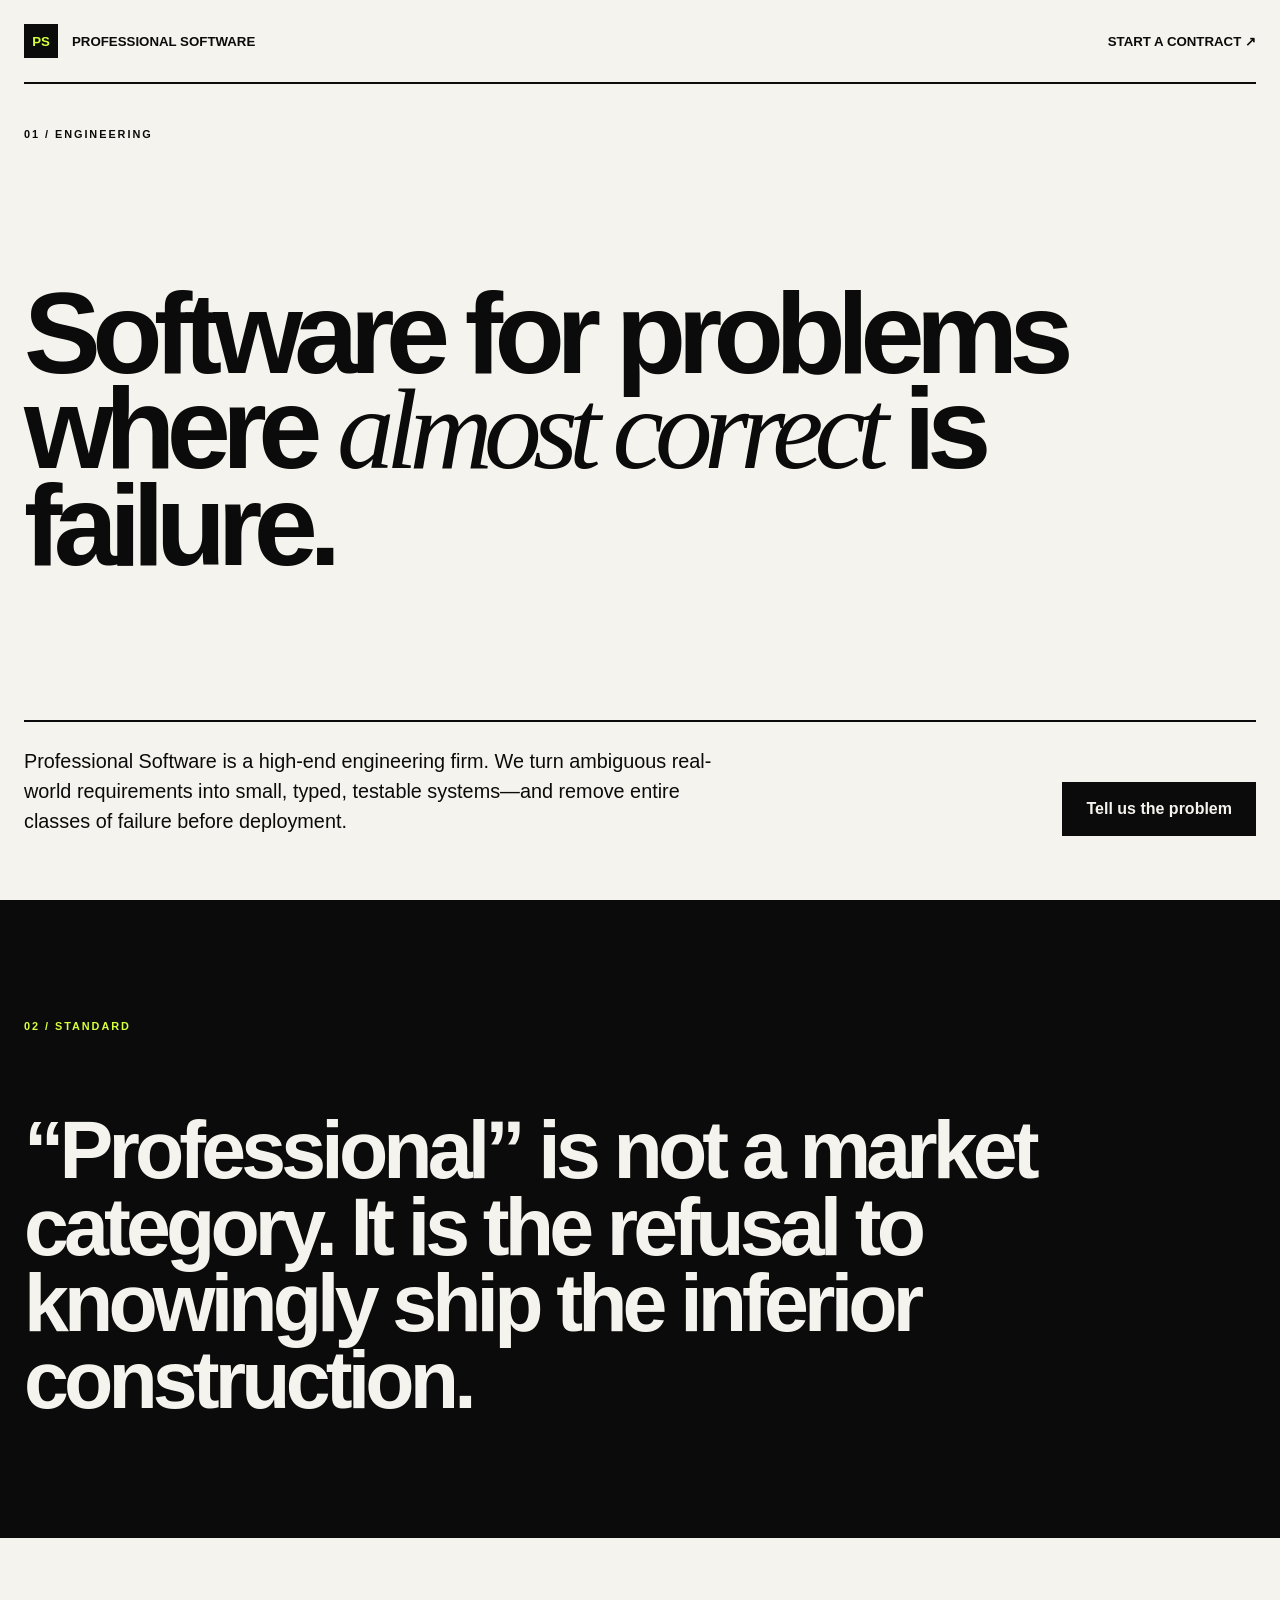
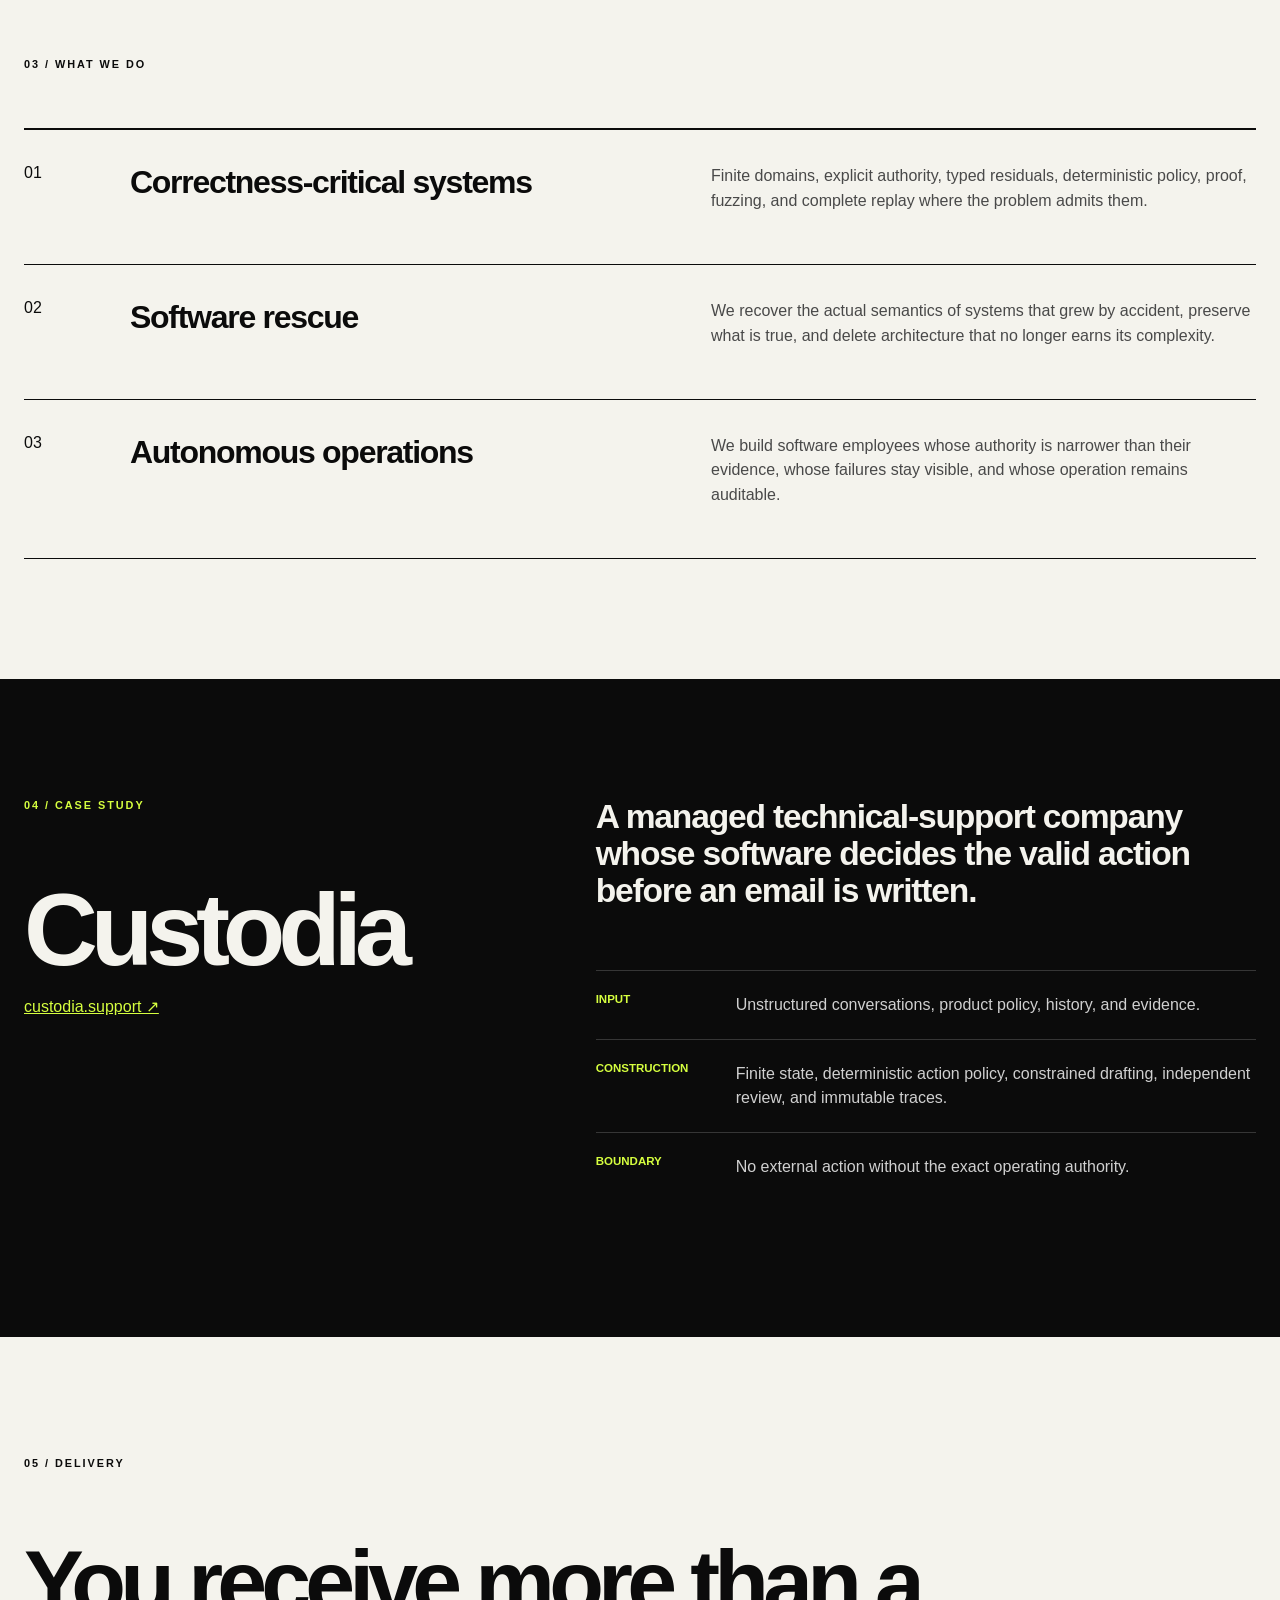
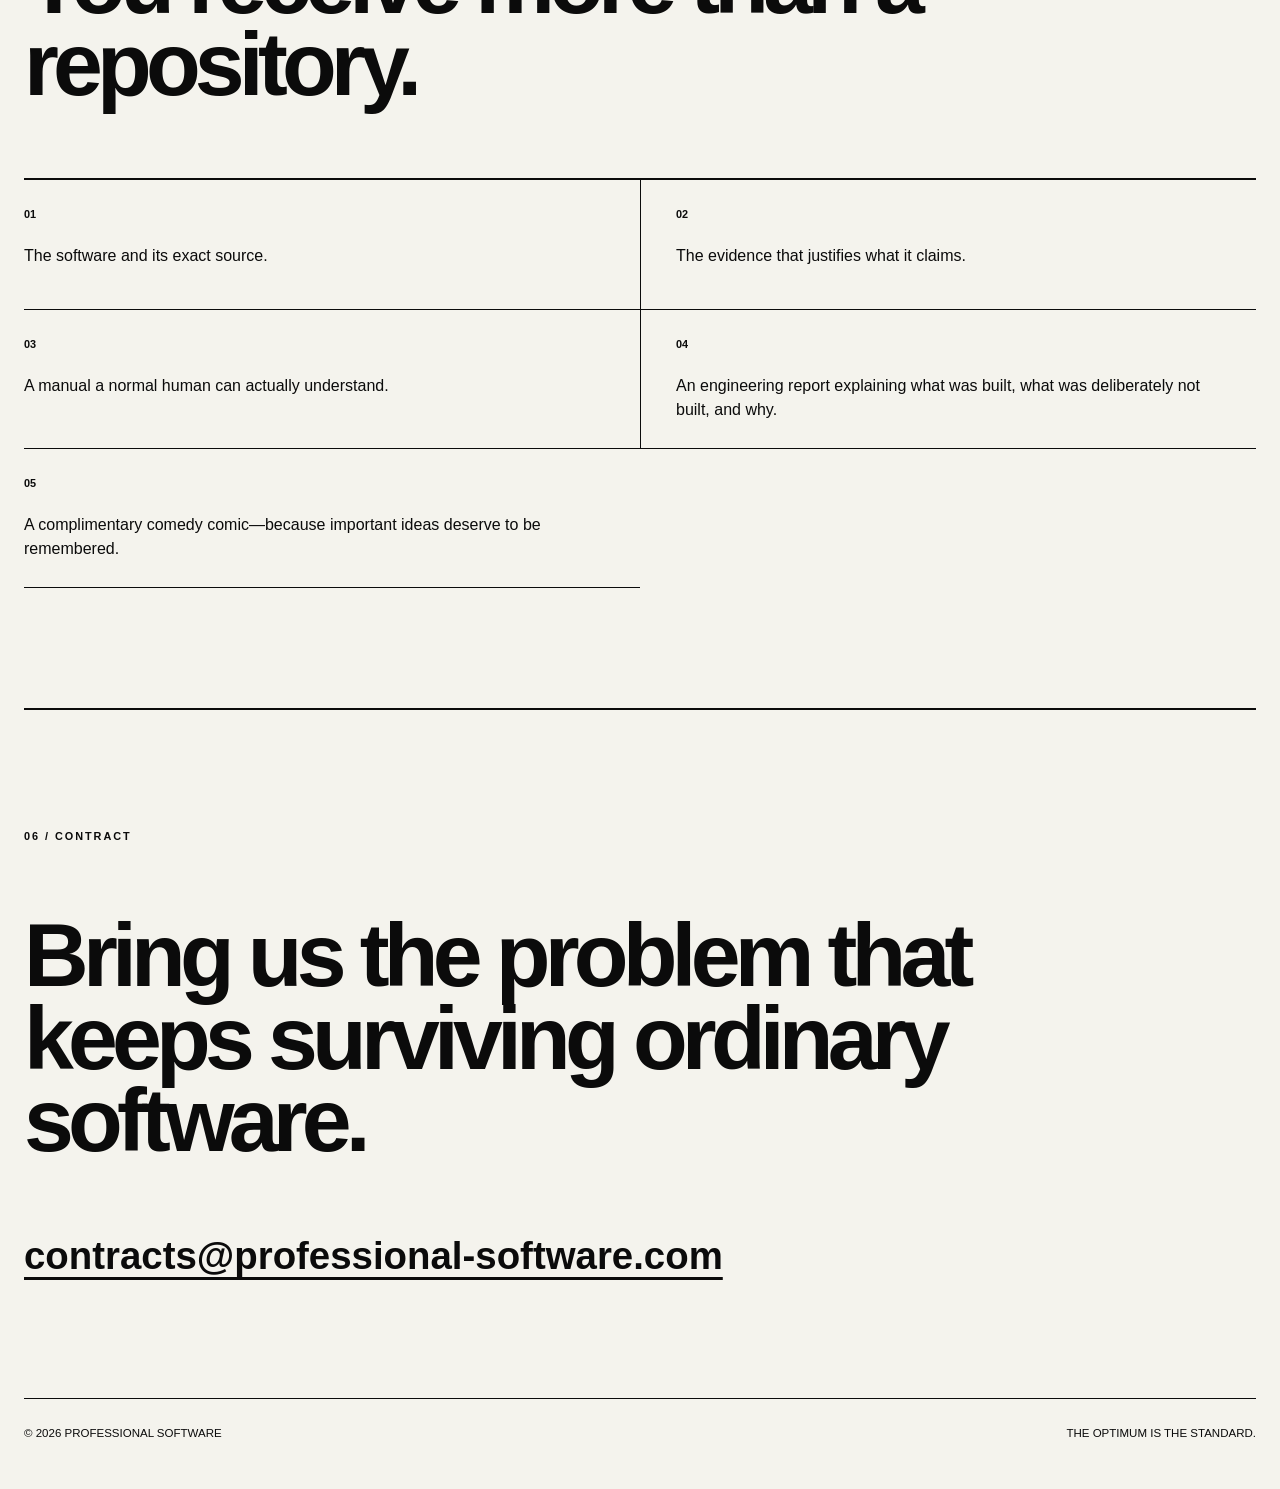
==== index.html @ a976cc7b "Publish company website" ====
<!doctype html>
<html lang="en">
<head>
  <meta charset="utf-8">
  <meta name="viewport" content="width=device-width, initial-scale=1">
  <meta name="description" content="Professional Software builds correctness-critical software systems with exceptional engineering discipline.">
  <meta name="theme-color" content="#0b0b0b">
  <title>Professional Software — The optimum is the standard</title>
  <link rel="stylesheet" href="./styles.css">
</head>
<body>
  <header class="nav frame">
    <a class="brand" href="#top"><span>PS</span> Professional Software</a>
    <a href="mailto:contracts@professional-software.com">Start a contract ↗</a>
  </header>

  <main id="top">
    <section class="hero frame">
      <div class="index">01 / ENGINEERING</div>
      <h1>Software for problems where <em>almost correct</em> is failure.</h1>
      <div class="hero-foot">
        <p>Professional Software is a high-end engineering firm. We turn ambiguous real-world requirements into small, typed, testable systems—and remove entire classes of failure before deployment.</p>
        <a class="button" href="mailto:contracts@professional-software.com?subject=Engineering%20contract">Tell us the problem</a>
      </div>
    </section>

    <section class="manifesto">
      <div class="frame">
        <p class="index inverse">02 / STANDARD</p>
        <blockquote>“Professional” is not a market category. It is the refusal to knowingly ship the inferior construction.</blockquote>
      </div>
    </section>

    <section class="services frame">
      <p class="index">03 / WHAT WE DO</p>
      <div class="service-list">
        <article><span>01</span><h2>Correctness-critical systems</h2><p>Finite domains, explicit authority, typed residuals, deterministic policy, proof, fuzzing, and complete replay where the problem admits them.</p></article>
        <article><span>02</span><h2>Software rescue</h2><p>We recover the actual semantics of systems that grew by accident, preserve what is true, and delete architecture that no longer earns its complexity.</p></article>
        <article><span>03</span><h2>Autonomous operations</h2><p>We build software employees whose authority is narrower than their evidence, whose failures stay visible, and whose operation remains auditable.</p></article>
      </div>
    </section>

    <section class="case">
      <div class="frame case-grid">
        <div>
          <p class="index inverse">04 / CASE STUDY</p>
          <h2>Custodia</h2>
          <a href="https://custodia.support">custodia.support ↗</a>
        </div>
        <div>
          <p class="case-lede">A managed technical-support company whose software decides the valid action before an email is written.</p>
          <dl>
            <div><dt>Input</dt><dd>Unstructured conversations, product policy, history, and evidence.</dd></div>
            <div><dt>Construction</dt><dd>Finite state, deterministic action policy, constrained drafting, independent review, and immutable traces.</dd></div>
            <div><dt>Boundary</dt><dd>No external action without the exact operating authority.</dd></div>
          </dl>
        </div>
      </div>
    </section>

    <section class="delivery frame">
      <p class="index">05 / DELIVERY</p>
      <h2>You receive more than a repository.</h2>
      <div class="delivery-grid">
        <p><b>01</b> The software and its exact source.</p>
        <p><b>02</b> The evidence that justifies what it claims.</p>
        <p><b>03</b> A manual a normal human can actually understand.</p>
        <p><b>04</b> An engineering report explaining what was built, what was deliberately not built, and why.</p>
        <p><b>05</b> A complimentary comedy comic—because important ideas deserve to be remembered.</p>
      </div>
    </section>

    <section class="contact frame">
      <p class="index">06 / CONTRACT</p>
      <h2>Bring us the problem that keeps surviving ordinary software.</h2>
      <a href="mailto:contracts@professional-software.com">contracts@professional-software.com</a>
    </section>
  </main>

  <footer class="frame"><span>© 2026 Professional Software</span><span>The optimum is the standard.</span></footer>
</body>
</html>
---- styles.css ----
:root { --black:#0b0b0b; --white:#f4f3ed; --acid:#d6ff3f; --gray:#aaa; --line:#363636; }
* { box-sizing:border-box; }
html { scroll-behavior:smooth; }
body { margin:0; background:var(--white); color:var(--black); font-family:Arial,Helvetica,sans-serif; }
.frame { width:min(1240px,calc(100% - 48px)); margin-inline:auto; }
.nav { height:84px; display:flex; align-items:center; justify-content:space-between; border-bottom:2px solid var(--black); font-size:.83rem; font-weight:700; text-transform:uppercase; }
.nav a { color:inherit; text-decoration:none; }
.brand { display:flex; gap:14px; align-items:center; }
.brand span { display:grid; width:34px; height:34px; place-items:center; background:var(--black); color:var(--acid); }
.hero { min-height:calc(100vh - 84px); padding:44px 0 64px; display:flex; flex-direction:column; justify-content:space-between; }
.index { font-size:.68rem; font-weight:700; letter-spacing:.18em; }
h1,h2,p,blockquote { margin-top:0; }
h1 { max-width:1150px; margin:72px 0; font-size:clamp(4rem,9vw,9.4rem); letter-spacing:-.075em; line-height:.83; }
h1 em { font-family:Georgia,serif; font-weight:400; }
.hero-foot { display:grid; grid-template-columns:1.5fr 1fr; gap:80px; align-items:end; border-top:2px solid var(--black); padding-top:24px; }
.hero-foot p { max-width:690px; margin:0; font-size:1.24rem; line-height:1.52; }
.button { justify-self:end; padding:18px 24px; background:var(--black); color:var(--white); text-decoration:none; font-weight:700; }
.manifesto,.case { padding:120px 0; background:var(--black); color:var(--white); }
.inverse { color:var(--acid); }
blockquote { max-width:1080px; margin:80px 0 0; font-size:clamp(2.8rem,6.3vw,6.8rem); font-weight:700; letter-spacing:-.06em; line-height:.95; }
.services,.delivery,.contact { padding:120px 0; }
.service-list { margin-top:58px; border-top:2px solid var(--black); }
.service-list article { display:grid; grid-template-columns:70px 1fr 1fr; gap:36px; padding:34px 0; border-bottom:1px solid var(--black); }
.service-list h2 { font-size:2rem; letter-spacing:-.04em; }
.service-list p { color:#494949; line-height:1.55; }
.case-grid { display:grid; grid-template-columns:1fr 1.4fr; gap:100px; }
.case h2 { margin:60px 0 8px; font-size:clamp(4rem,8vw,8rem); letter-spacing:-.07em; }
.case a { color:var(--acid); }
.case-lede { font-size:2.1rem; font-weight:700; letter-spacing:-.035em; line-height:1.1; }
dl { margin-top:60px; }
dl div { display:grid; grid-template-columns:110px 1fr; gap:30px; padding:22px 0; border-top:1px solid var(--line); }
dt { color:var(--acid); font-size:.72rem; font-weight:700; text-transform:uppercase; }
dd { margin:0; color:#d0d0d0; line-height:1.5; }
.delivery h2,.contact h2 { max-width:960px; margin:72px 0; font-size:clamp(3rem,7vw,7rem); letter-spacing:-.065em; line-height:.92; }
.delivery-grid { display:grid; grid-template-columns:1fr 1fr; border-top:2px solid var(--black); }
.delivery-grid p { min-height:130px; margin:0; padding:26px 35px 26px 0; border-bottom:1px solid var(--black); line-height:1.5; }
.delivery-grid p:nth-child(even) { padding-left:35px; border-left:1px solid var(--black); }
.delivery-grid b { display:block; margin-bottom:22px; font-size:.68rem; }
.contact { border-top:2px solid var(--black); }
.contact a { color:inherit; font-size:clamp(1.1rem,3vw,2.6rem); font-weight:700; text-underline-offset:8px; }
footer { display:flex; justify-content:space-between; padding:28px 0 50px; border-top:1px solid var(--black); font-size:.72rem; text-transform:uppercase; }
@media (max-width:760px) {
  .frame { width:min(100% - 30px,1240px); } .nav { font-size:.65rem; }
  .hero { min-height:760px; } .hero-foot,.case-grid { grid-template-columns:1fr; gap:30px; } .button { justify-self:start; }
  .manifesto,.case,.services,.delivery,.contact { padding:80px 0; }
  .service-list article { grid-template-columns:38px 1fr; } .service-list article p { grid-column:2; }
  .delivery-grid { grid-template-columns:1fr; } .delivery-grid p:nth-child(even) { padding-left:0; border-left:0; }
  footer { gap:10px; flex-direction:column; }
}
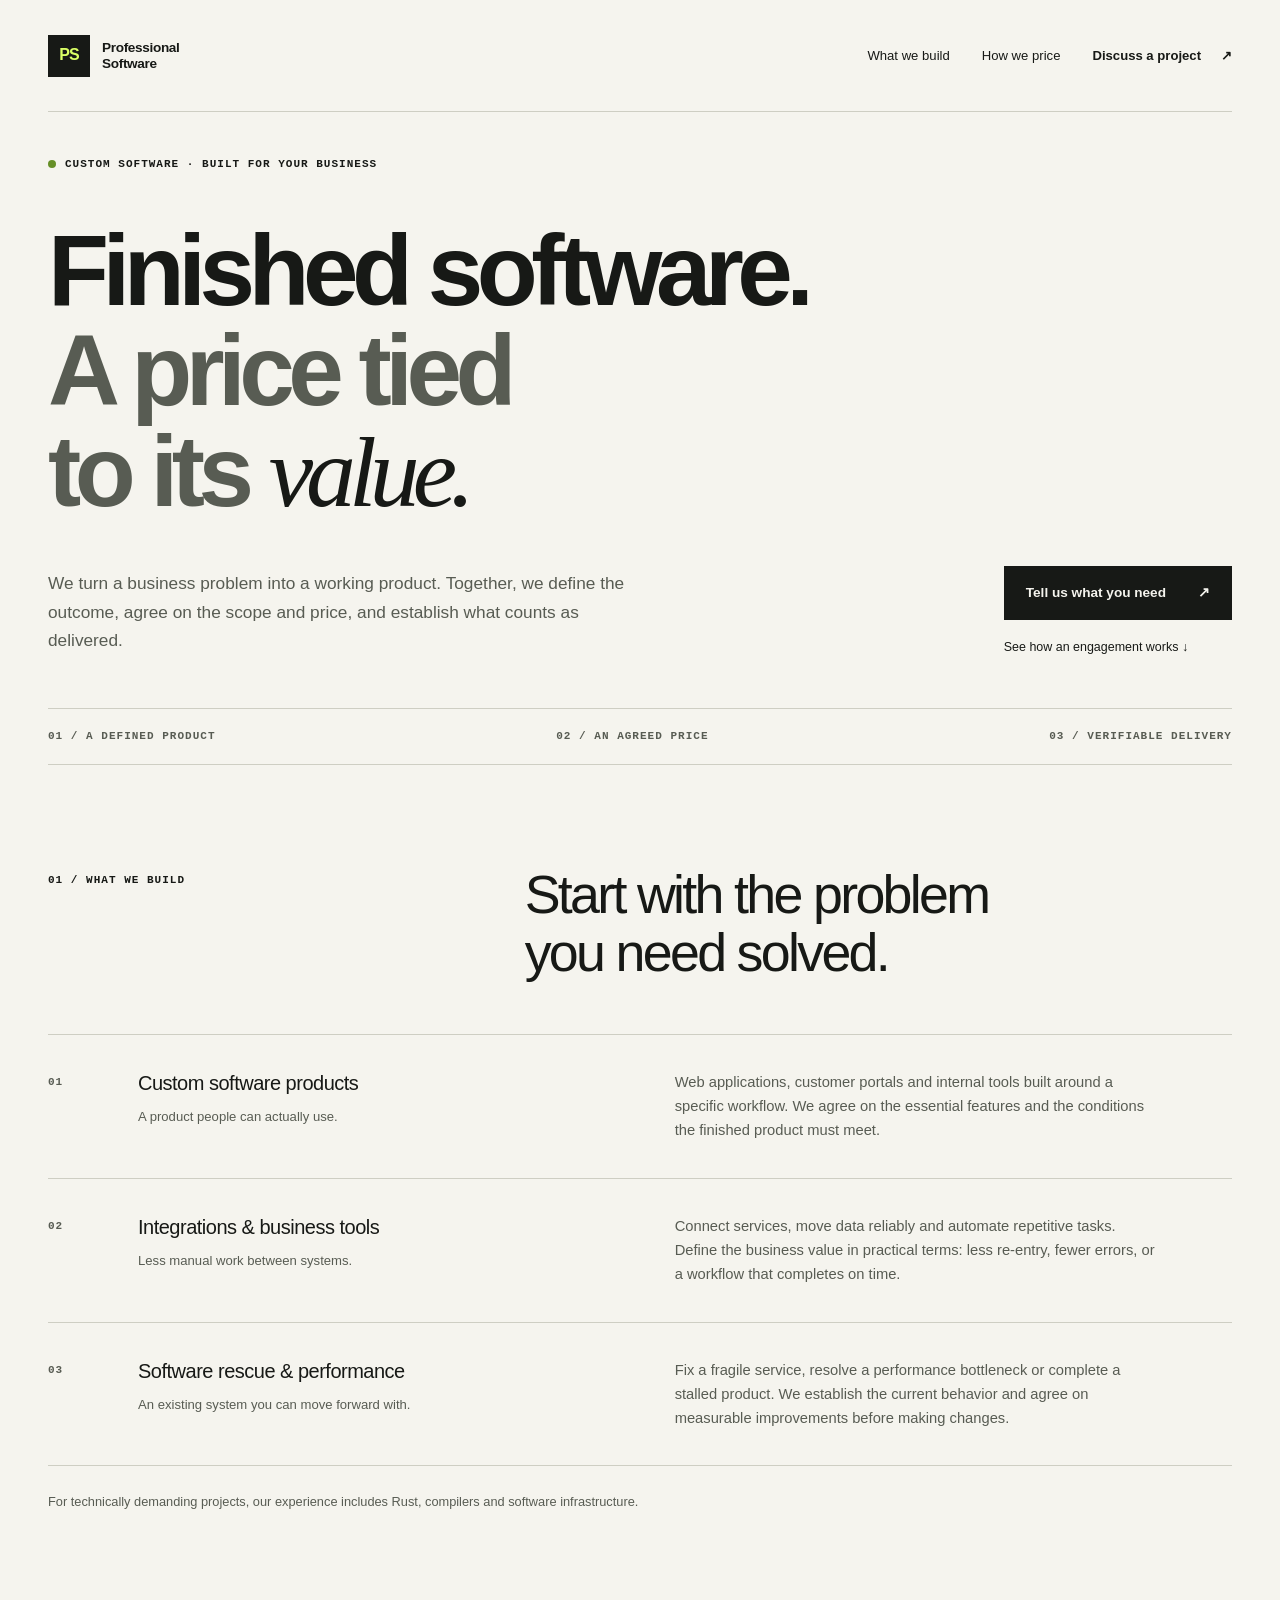
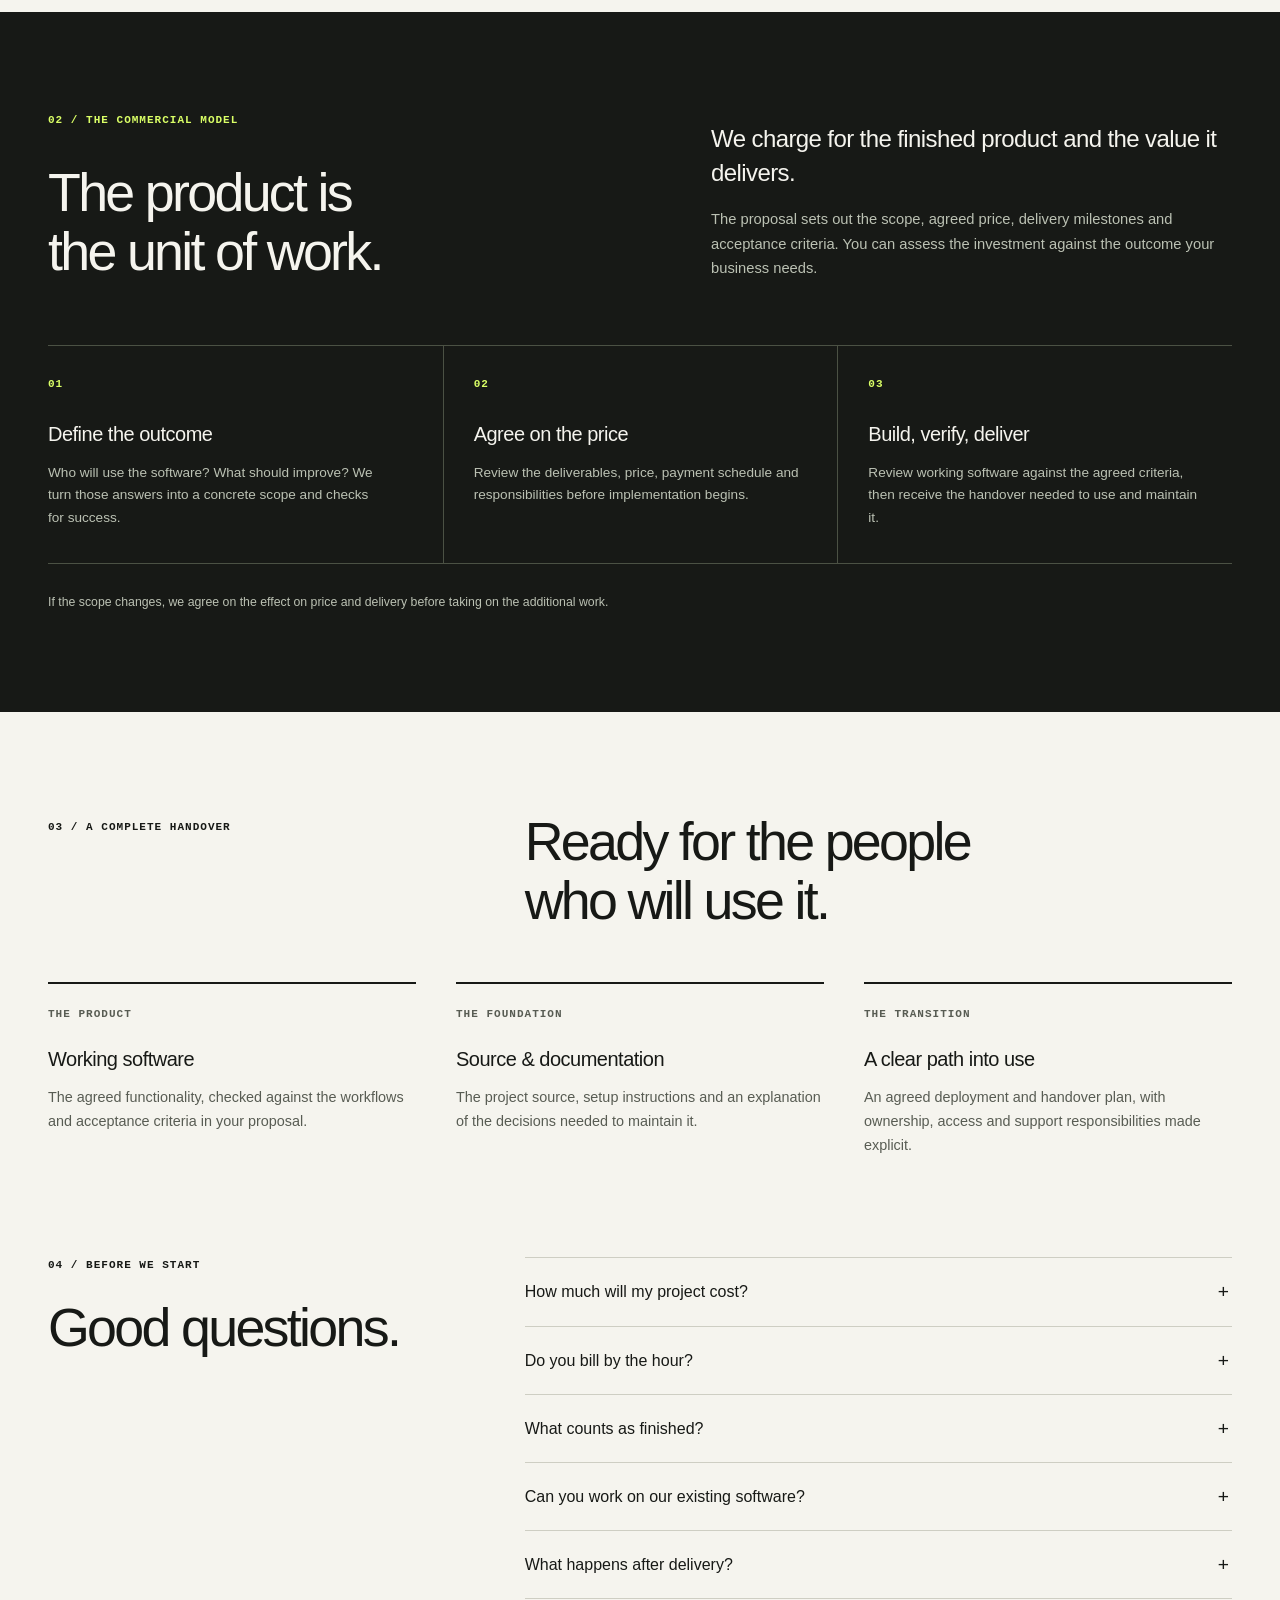
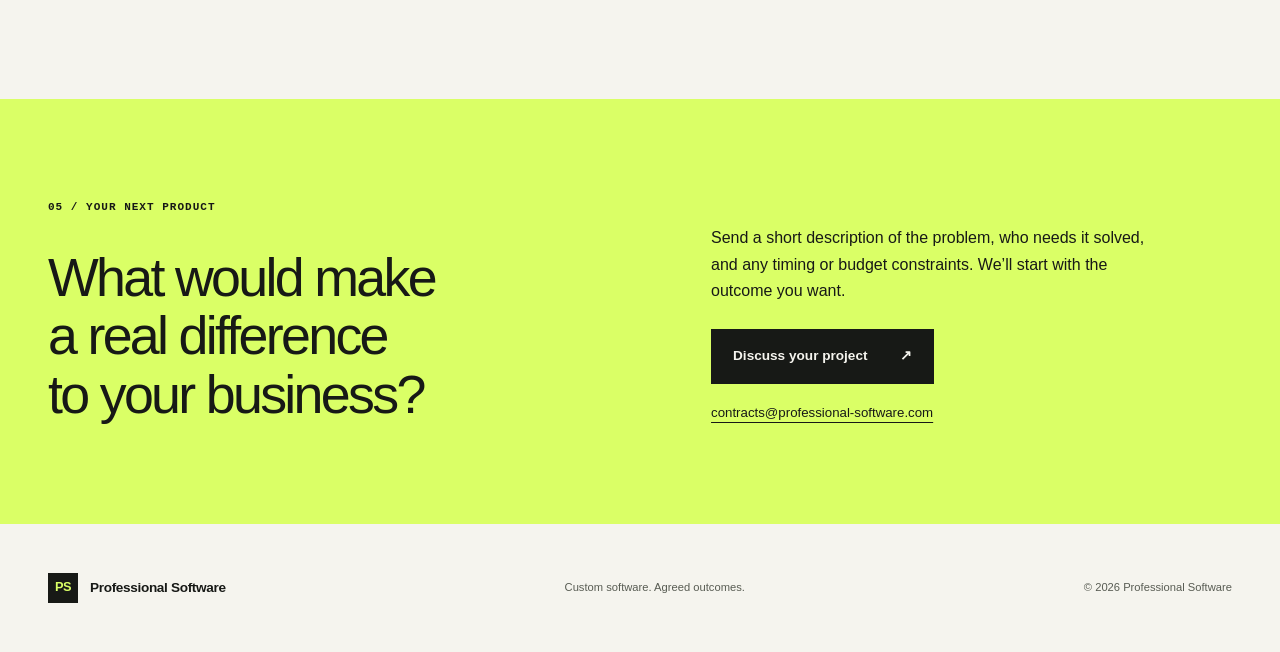
==== commit eb0807bd: "Clarify product pricing and improve website readiness" ====
--- a/index.html
+++ b/index.html
@@ -3,80 +3,80 @@
 <head>
   <meta charset="utf-8">
   <meta name="viewport" content="width=device-width, initial-scale=1">
-  <meta name="description" content="Professional Software builds correctness-critical software systems with exceptional engineering discipline.">
-  <meta name="theme-color" content="#0b0b0b">
-  <title>Professional Software — The optimum is the standard</title>
-  <link rel="stylesheet" href="./styles.css">
+  <title>Custom Software, Priced by Outcome | Professional Software</title>
+  <meta name="description" content="Custom software priced around the finished product and the value it delivers. Products, integrations and software rescue with agreed scope and acceptance criteria.">
+  <meta name="theme-color" content="#f5f4ee">
+  <link rel="canonical" href="https://professional-software.com/">
+  <link rel="icon" href="/favicon.svg" type="image/svg+xml">
+  <link rel="stylesheet" href="/styles.css">
+  <meta property="og:type" content="website">
+  <meta property="og:locale" content="en_US">
+  <meta property="og:site_name" content="Professional Software">
+  <meta property="og:title" content="Finished software. A price tied to its value.">
+  <meta property="og:description" content="Custom products, integrations and software rescue. Agree on the outcome, the price and what counts as delivered.">
+  <meta property="og:url" content="https://professional-software.com/">
+  <meta name="twitter:card" content="summary">
+  <meta name="twitter:title" content="Professional Software — Custom software, priced by outcome">
+  <meta name="twitter:description" content="Finished products. Agreed scope and price. Delivery you can verify.">
+  <script type="application/ld+json">
+  {"@context":"https://schema.org","@type":"Organization","name":"Professional Software","url":"https://professional-software.com/","email":"contracts@professional-software.com","description":"Custom software development priced around finished products and delivered value.","knowsAbout":["Custom software development","Software integration","Rust","Compilers","Software maintenance"]}
+  </script>
 </head>
 <body>
+  <a class="skip-link" href="#main">Skip to content</a>
   <header class="nav frame">
-    <a class="brand" href="#top"><span>PS</span> Professional Software</a>
-    <a href="mailto:contracts@professional-software.com">Start a contract ↗</a>
+    <a class="brand" href="/" aria-label="Professional Software home"><span class="monogram" aria-hidden="true">PS</span><span>Professional<br>Software</span></a>
+    <nav aria-label="Main navigation"><a class="nav-detail" href="#work">What we build</a><a class="nav-detail" href="#pricing">How we price</a><a class="nav-contact" href="#contact">Discuss a project <span aria-hidden="true">↗</span></a></nav>
   </header>
-
-  <main id="top">
-    <section class="hero frame">
-      <div class="index">01 / ENGINEERING</div>
-      <h1>Software for problems where <em>almost correct</em> is failure.</h1>
-      <div class="hero-foot">
-        <p>Professional Software is a high-end engineering firm. We turn ambiguous real-world requirements into small, typed, testable systems—and remove entire classes of failure before deployment.</p>
-        <a class="button" href="mailto:contracts@professional-software.com?subject=Engineering%20contract">Tell us the problem</a>
+  <main id="main">
+    <section class="hero frame" aria-labelledby="hero-title">
+      <p class="eyebrow"><span class="status-dot" aria-hidden="true"></span> Custom software · Built for your business</p>
+      <h1 id="hero-title">Finished software.<br><span>A price tied<br class="desktop-break"> to its <em>value.</em></span></h1>
+      <div class="hero-bottom"><p class="hero-description">We turn a business problem into a working product. Together, we define the outcome, agree on the scope and price, and establish what counts as delivered.</p><div class="hero-actions"><a class="button" href="#contact">Tell us what you need <span aria-hidden="true">↗</span></a><a class="text-link" href="#pricing">See how an engagement works <span aria-hidden="true">↓</span></a></div></div>
+      <div class="hero-facts" aria-label="Engagement essentials"><span>01 / A defined product</span><span>02 / An agreed price</span><span>03 / Verifiable delivery</span></div>
+    </section>
+    <section id="work" class="section frame" aria-labelledby="work-title">
+      <div class="section-heading"><p class="eyebrow">01 / What we build</p><h2 id="work-title">Start with the problem<br>you need solved.</h2></div>
+      <div class="service-list">
+        <article><span class="row-number" aria-hidden="true">01</span><div><h3>Custom software products</h3><p class="service-label">A product people can actually use.</p></div><p>Web applications, customer portals and internal tools built around a specific workflow. We agree on the essential features and the conditions the finished product must meet.</p></article>
+        <article><span class="row-number" aria-hidden="true">02</span><div><h3>Integrations &amp; business tools</h3><p class="service-label">Less manual work between systems.</p></div><p>Connect services, move data reliably and automate repetitive tasks. Define the business value in practical terms: less re-entry, fewer errors, or a workflow that completes on time.</p></article>
+        <article><span class="row-number" aria-hidden="true">03</span><div><h3>Software rescue &amp; performance</h3><p class="service-label">An existing system you can move forward with.</p></div><p>Fix a fragile service, resolve a performance bottleneck or complete a stalled product. We establish the current behavior and agree on measurable improvements before making changes.</p></article>
+      </div>
+      <p class="technical-note">For technically demanding projects, our experience includes Rust, compilers and software infrastructure.</p>
+    </section>
+    <section id="pricing" class="pricing section" aria-labelledby="pricing-title">
+      <div class="frame">
+        <div class="pricing-top"><div><p class="eyebrow">02 / The commercial model</p><h2 id="pricing-title">The product is<br>the unit of work.</h2></div><div class="pricing-description"><p>We charge for the finished product and the value it delivers.</p><p>The proposal sets out the scope, agreed price, delivery milestones and acceptance criteria. You can assess the investment against the outcome your business needs.</p></div></div>
+        <ol class="process">
+          <li><span class="step-number" aria-hidden="true">01</span><h3>Define the outcome</h3><p>Who will use the software? What should improve? We turn those answers into a concrete scope and checks for success.</p></li>
+          <li><span class="step-number" aria-hidden="true">02</span><h3>Agree on the price</h3><p>Review the deliverables, price, payment schedule and responsibilities before implementation begins.</p></li>
+          <li><span class="step-number" aria-hidden="true">03</span><h3>Build, verify, deliver</h3><p>Review working software against the agreed criteria, then receive the handover needed to use and maintain it.</p></li>
+        </ol>
+        <p class="pricing-note">If the scope changes, we agree on the effect on price and delivery before taking on the additional work.</p>
       </div>
     </section>
-
-    <section class="manifesto">
-      <div class="frame">
-        <p class="index inverse">02 / STANDARD</p>
-        <blockquote>“Professional” is not a market category. It is the refusal to knowingly ship the inferior construction.</blockquote>
+    <section id="delivery" class="section frame delivery" aria-labelledby="delivery-title">
+      <div class="section-heading"><p class="eyebrow">03 / A complete handover</p><h2 id="delivery-title">Ready for the people<br>who will use it.</h2></div>
+      <div class="handover-grid">
+        <article><span class="small-label">The product</span><h3>Working software</h3><p>The agreed functionality, checked against the workflows and acceptance criteria in your proposal.</p></article>
+        <article><span class="small-label">The foundation</span><h3>Source &amp; documentation</h3><p>The project source, setup instructions and an explanation of the decisions needed to maintain it.</p></article>
+        <article><span class="small-label">The transition</span><h3>A clear path into use</h3><p>An agreed deployment and handover plan, with ownership, access and support responsibilities made explicit.</p></article>
       </div>
     </section>
-
-    <section class="services frame">
-      <p class="index">03 / WHAT WE DO</p>
-      <div class="service-list">
-        <article><span>01</span><h2>Correctness-critical systems</h2><p>Finite domains, explicit authority, typed residuals, deterministic policy, proof, fuzzing, and complete replay where the problem admits them.</p></article>
-        <article><span>02</span><h2>Software rescue</h2><p>We recover the actual semantics of systems that grew by accident, preserve what is true, and delete architecture that no longer earns its complexity.</p></article>
-        <article><span>03</span><h2>Autonomous operations</h2><p>We build software employees whose authority is narrower than their evidence, whose failures stay visible, and whose operation remains auditable.</p></article>
+    <section class="section frame faq" aria-labelledby="faq-title">
+      <div><p class="eyebrow">04 / Before we start</p><h2 id="faq-title">Good questions.</h2></div>
+      <div class="faq-list">
+        <details><summary>How much will my project cost?</summary><p>Each proposal is priced around the finished product, its scope and the value of solving the problem. Tell us who the software is for, what it needs to do and any budget or timing constraints. We can then discuss a concrete scope and price.</p></details>
+        <details><summary>Do you bill by the hour?</summary><p>Our commercial model is based on the agreed product and delivered value. The proposal defines the price and payment schedule for that scope.</p></details>
+        <details><summary>What counts as finished?</summary><p>We agree on acceptance criteria before implementation. These describe what the software must do and how you will verify it, along with the documentation and handover included in the delivery.</p></details>
+        <details><summary>Can you work on our existing software?</summary><p>Yes. We first review the existing system and the problem you want to solve, then define a bounded piece of work with clear acceptance criteria.</p></details>
+        <details><summary>What happens after delivery?</summary><p>We agree on the handover and any included support in the contract. Ongoing maintenance and future improvements can be scoped separately.</p></details>
       </div>
     </section>
-
-    <section class="case">
-      <div class="frame case-grid">
-        <div>
-          <p class="index inverse">04 / CASE STUDY</p>
-          <h2>Custodia</h2>
-          <a href="https://custodia.support">custodia.support ↗</a>
-        </div>
-        <div>
-          <p class="case-lede">A managed technical-support company whose software decides the valid action before an email is written.</p>
-          <dl>
-            <div><dt>Input</dt><dd>Unstructured conversations, product policy, history, and evidence.</dd></div>
-            <div><dt>Construction</dt><dd>Finite state, deterministic action policy, constrained drafting, independent review, and immutable traces.</dd></div>
-            <div><dt>Boundary</dt><dd>No external action without the exact operating authority.</dd></div>
-          </dl>
-        </div>
-      </div>
-    </section>
-
-    <section class="delivery frame">
-      <p class="index">05 / DELIVERY</p>
-      <h2>You receive more than a repository.</h2>
-      <div class="delivery-grid">
-        <p><b>01</b> The software and its exact source.</p>
-        <p><b>02</b> The evidence that justifies what it claims.</p>
-        <p><b>03</b> A manual a normal human can actually understand.</p>
-        <p><b>04</b> An engineering report explaining what was built, what was deliberately not built, and why.</p>
-        <p><b>05</b> A complimentary comedy comic—because important ideas deserve to be remembered.</p>
-      </div>
-    </section>
-
-    <section class="contact frame">
-      <p class="index">06 / CONTRACT</p>
-      <h2>Bring us the problem that keeps surviving ordinary software.</h2>
-      <a href="mailto:contracts@professional-software.com">contracts@professional-software.com</a>
+    <section id="contact" class="contact section" aria-labelledby="contact-title">
+      <div class="frame contact-grid"><div><p class="eyebrow">05 / Your next product</p><h2 id="contact-title">What would make<br>a real difference<br>to your business?</h2></div><div class="contact-detail"><p>Send a short description of the problem, who needs it solved, and any timing or budget constraints. We’ll start with the outcome you want.</p><a class="button" href="mailto:contracts@professional-software.com?subject=Project%20enquiry">Discuss your project <span aria-hidden="true">↗</span></a><a class="email-link" href="mailto:contracts@professional-software.com">contracts@professional-software.com</a></div></div>
     </section>
   </main>
-
-  <footer class="frame"><span>© 2026 Professional Software</span><span>The optimum is the standard.</span></footer>
+  <footer class="frame"><a class="brand" href="/"><span class="monogram" aria-hidden="true">PS</span><span>Professional Software</span></a><p>Custom software. Agreed outcomes.</p><span>© 2026 Professional Software</span></footer>
 </body>
 </html>
--- a/styles.css
+++ b/styles.css
@@ -1,49 +1,86 @@
-:root { --black:#0b0b0b; --white:#f4f3ed; --acid:#d6ff3f; --gray:#aaa; --line:#363636; }
-* { box-sizing:border-box; }
-html { scroll-behavior:smooth; }
-body { margin:0; background:var(--white); color:var(--black); font-family:Arial,Helvetica,sans-serif; }
-.frame { width:min(1240px,calc(100% - 48px)); margin-inline:auto; }
-.nav { height:84px; display:flex; align-items:center; justify-content:space-between; border-bottom:2px solid var(--black); font-size:.83rem; font-weight:700; text-transform:uppercase; }
-.nav a { color:inherit; text-decoration:none; }
-.brand { display:flex; gap:14px; align-items:center; }
-.brand span { display:grid; width:34px; height:34px; place-items:center; background:var(--black); color:var(--acid); }
-.hero { min-height:calc(100vh - 84px); padding:44px 0 64px; display:flex; flex-direction:column; justify-content:space-between; }
-.index { font-size:.68rem; font-weight:700; letter-spacing:.18em; }
-h1,h2,p,blockquote { margin-top:0; }
-h1 { max-width:1150px; margin:72px 0; font-size:clamp(4rem,9vw,9.4rem); letter-spacing:-.075em; line-height:.83; }
-h1 em { font-family:Georgia,serif; font-weight:400; }
-.hero-foot { display:grid; grid-template-columns:1.5fr 1fr; gap:80px; align-items:end; border-top:2px solid var(--black); padding-top:24px; }
-.hero-foot p { max-width:690px; margin:0; font-size:1.24rem; line-height:1.52; }
-.button { justify-self:end; padding:18px 24px; background:var(--black); color:var(--white); text-decoration:none; font-weight:700; }
-.manifesto,.case { padding:120px 0; background:var(--black); color:var(--white); }
-.inverse { color:var(--acid); }
-blockquote { max-width:1080px; margin:80px 0 0; font-size:clamp(2.8rem,6.3vw,6.8rem); font-weight:700; letter-spacing:-.06em; line-height:.95; }
-.services,.delivery,.contact { padding:120px 0; }
-.service-list { margin-top:58px; border-top:2px solid var(--black); }
-.service-list article { display:grid; grid-template-columns:70px 1fr 1fr; gap:36px; padding:34px 0; border-bottom:1px solid var(--black); }
-.service-list h2 { font-size:2rem; letter-spacing:-.04em; }
-.service-list p { color:#494949; line-height:1.55; }
-.case-grid { display:grid; grid-template-columns:1fr 1.4fr; gap:100px; }
-.case h2 { margin:60px 0 8px; font-size:clamp(4rem,8vw,8rem); letter-spacing:-.07em; }
-.case a { color:var(--acid); }
-.case-lede { font-size:2.1rem; font-weight:700; letter-spacing:-.035em; line-height:1.1; }
-dl { margin-top:60px; }
-dl div { display:grid; grid-template-columns:110px 1fr; gap:30px; padding:22px 0; border-top:1px solid var(--line); }
-dt { color:var(--acid); font-size:.72rem; font-weight:700; text-transform:uppercase; }
-dd { margin:0; color:#d0d0d0; line-height:1.5; }
-.delivery h2,.contact h2 { max-width:960px; margin:72px 0; font-size:clamp(3rem,7vw,7rem); letter-spacing:-.065em; line-height:.92; }
-.delivery-grid { display:grid; grid-template-columns:1fr 1fr; border-top:2px solid var(--black); }
-.delivery-grid p { min-height:130px; margin:0; padding:26px 35px 26px 0; border-bottom:1px solid var(--black); line-height:1.5; }
-.delivery-grid p:nth-child(even) { padding-left:35px; border-left:1px solid var(--black); }
-.delivery-grid b { display:block; margin-bottom:22px; font-size:.68rem; }
-.contact { border-top:2px solid var(--black); }
-.contact a { color:inherit; font-size:clamp(1.1rem,3vw,2.6rem); font-weight:700; text-underline-offset:8px; }
-footer { display:flex; justify-content:space-between; padding:28px 0 50px; border-top:1px solid var(--black); font-size:.72rem; text-transform:uppercase; }
-@media (max-width:760px) {
-  .frame { width:min(100% - 30px,1240px); } .nav { font-size:.65rem; }
-  .hero { min-height:760px; } .hero-foot,.case-grid { grid-template-columns:1fr; gap:30px; } .button { justify-self:start; }
-  .manifesto,.case,.services,.delivery,.contact { padding:80px 0; }
-  .service-list article { grid-template-columns:38px 1fr; } .service-list article p { grid-column:2; }
-  .delivery-grid { grid-template-columns:1fr; } .delivery-grid p:nth-child(even) { padding-left:0; border-left:0; }
-  footer { gap:10px; flex-direction:column; }
-}
+@charset "UTF-8";
+:root{--ink:#171916;--paper:#f5f4ee;--accent:#daff66;--muted:#585c53;--line:#cecec3;--dark-line:#4b5144;--display:Arial,Helvetica,sans-serif;color-scheme:light}
+*{box-sizing:border-box}
+html{scroll-behavior:smooth;scroll-padding-top:24px}
+body{margin:0;background:var(--paper);color:var(--ink);font:1rem/1.65 var(--display);-webkit-font-smoothing:antialiased}
+::selection{background:var(--accent);color:var(--ink)}
+a{color:inherit;text-underline-offset:5px}
+a,summary{-webkit-tap-highlight-color:transparent}
+:focus-visible{outline:3px solid #417400;outline-offset:6px}
+.pricing :focus-visible{outline-color:var(--accent)}
+h1,h2,h3,p{margin:0}
+h1,h2,h3{line-height:1.06}
+.frame{width:min(1240px,calc(100% - 96px));margin-inline:auto}
+.skip-link{position:absolute;z-index:10;left:16px;top:-100px;background:var(--ink);color:white;padding:12px 20px}
+.skip-link:focus{top:16px}
+.nav{min-height:112px;display:flex;align-items:center;justify-content:space-between;gap:32px;border-bottom:1px solid var(--line)}
+.brand{display:inline-flex;align-items:center;gap:12px;font-size:.85rem;line-height:1.15;font-weight:700;text-decoration:none;letter-spacing:-.025em}
+.monogram{width:42px;height:42px;display:grid;place-items:center;background:var(--ink);color:var(--accent);font-size:1rem;letter-spacing:-.05em}
+nav{display:flex;align-items:center;gap:32px;font-size:.82rem}
+nav a{text-decoration:none;min-height:44px;display:inline-flex;align-items:center}
+nav a:hover,.text-link:hover,.email-link:hover{text-decoration:underline}
+.nav-contact{font-weight:700;gap:20px}
+.hero{padding-top:44px;padding-bottom:0}
+.eyebrow,.small-label,.hero-facts,.row-number,.step-number{font:600 .69rem/1.5 "Courier New",monospace;text-transform:uppercase;letter-spacing:.09em}
+.eyebrow{display:flex;align-items:center;gap:9px}
+.status-dot{height:8px;width:8px;border-radius:50%;background:#668f27}
+h1{font-size:clamp(3.4rem,7.8vw,7.1rem);font-weight:600;letter-spacing:-.065em;line-height:1.01;margin:48px 0 42px}
+h1>span{color:var(--muted)}
+h1 em{font-family:Georgia,"Times New Roman",serif;font-weight:400;color:var(--ink);letter-spacing:-.07em}
+.hero-bottom{display:grid;grid-template-columns:1.2fr 1fr;gap:80px;align-items:center;margin-bottom:50px}
+.hero-description{max-width:590px;font-size:1.08rem;line-height:1.65;color:var(--muted)}
+.hero-actions{justify-self:end;display:flex;flex-direction:column;align-items:flex-start;gap:17px}
+.button{display:inline-flex;align-items:center;justify-content:space-between;gap:32px;min-height:54px;background:var(--ink);color:var(--paper);padding:16px 22px;text-decoration:none;font-size:.85rem;font-weight:700;transition:background .15s,color .15s}
+.button:hover{background:#39472c;color:white}
+.text-link{font-size:.78rem;text-decoration:none}
+.hero-facts{display:flex;justify-content:space-between;border-block:1px solid var(--line);padding:19px 0;color:var(--muted);gap:20px}
+.section{padding-block:100px}
+.section-heading{display:grid;grid-template-columns:1fr 1.65fr;gap:48px;align-items:start;margin-bottom:52px}
+.section-heading .eyebrow{padding-top:7px}
+h2{font-size:clamp(2.2rem,4.2vw,3.9rem);font-weight:500;letter-spacing:-.05em;line-height:1.09}
+h3{font-size:1.25rem;font-weight:500;letter-spacing:-.025em;line-height:1.3}
+.service-list{border-top:1px solid var(--line)}
+.service-list article{display:grid;grid-template-columns:60px 1fr 1.1fr;gap:30px;padding:35px 0;border-bottom:1px solid var(--line)}
+.row-number{padding-top:4px;color:var(--muted)}
+.service-label{font-size:.82rem;color:var(--muted);margin-top:10px}
+.service-list article>p{font-size:.92rem;color:var(--muted);max-width:480px}
+.technical-note{font-size:.8rem;color:var(--muted);margin-top:25px}
+.pricing{background:var(--ink);color:var(--paper)}
+.pricing .eyebrow,.step-number{color:var(--accent)}
+.pricing-top{display:grid;grid-template-columns:1.1fr 1fr;gap:90px;align-items:end}
+.pricing h2{margin-top:34px}
+.pricing-description>p:first-child{font-size:1.5rem;line-height:1.4;letter-spacing:-.025em;margin-bottom:18px}
+.pricing-description>p+p{color:#bbc1b3;font-size:.92rem}
+.process{display:grid;grid-template-columns:repeat(3,1fr);list-style:none;counter-reset:none;padding:0;margin:65px 0 28px;border-block:1px solid var(--dark-line)}
+.process li{padding:30px 30px 34px 0}
+.process li+li{padding-left:30px;border-left:1px solid var(--dark-line)}
+.step-number{display:block;margin-bottom:28px}
+.process h3{margin-bottom:15px}
+.process p{font-size:.85rem;color:#bbc1b3;max-width:330px}
+.pricing-note{font-size:.77rem;color:#bbc1b3}
+.handover-grid{display:grid;grid-template-columns:repeat(3,1fr);gap:40px}
+.handover-grid article{border-top:2px solid var(--ink);padding-top:22px}
+.small-label{display:block;color:var(--muted);margin-bottom:24px}
+.handover-grid h3{margin-bottom:14px}
+.handover-grid p{font-size:.9rem;color:var(--muted)}
+.faq{padding-top:0;display:grid;grid-template-columns:1fr 1.65fr;gap:48px}
+.faq h2{margin-top:24px}
+.faq-list{border-top:1px solid var(--line)}
+details{border-bottom:1px solid var(--line)}
+summary{cursor:pointer;padding:22px 32px 22px 0;font-size:1rem;position:relative;list-style:none;line-height:1.45}
+summary::-webkit-details-marker{display:none}
+summary::after{content:"+";position:absolute;right:3px;top:20px;font-size:1.2rem}
+details[open] summary::after{content:"−"}
+details p{font-size:.9rem;color:var(--muted);padding:0 28px 24px 0}
+.contact{background:var(--accent)}
+.contact-grid{display:grid;grid-template-columns:1.1fr 1fr;gap:90px;align-items:end}
+.contact h2{margin-top:32px}
+.contact-detail p{font-size:1rem;max-width:440px;margin-bottom:25px}
+.email-link{display:block;margin-top:18px;font-size:.83rem;overflow-wrap:anywhere}
+footer{min-height:128px;display:flex;align-items:center;justify-content:space-between;gap:25px}
+footer p,footer>span{font-size:.7rem;color:var(--muted)}
+footer .monogram{width:30px;height:30px;font-size:.8rem}
+@media(min-width:1600px){.hero{padding-top:60px}h1{margin-block:60px}.hero-bottom{margin-bottom:65px}}
+@media(max-width:900px){.frame{width:calc(100% - 48px)}nav{gap:20px}.hero-bottom{gap:35px}.section{padding-block:76px}.section-heading,.faq{grid-template-columns:1fr 1.65fr;gap:25px}.pricing-top,.contact-grid{gap:40px}.service-list article{grid-template-columns:35px 1fr 1fr;gap:20px}.handover-grid{gap:24px}.faq{padding-top:0}footer p{display:none}}
+@media(max-width:620px){.frame{width:calc(100% - 40px)}.nav{min-height:86px;gap:14px}.brand{font-size:.75rem}.monogram{width:35px;height:35px}nav{gap:0}.nav-detail{display:none}.nav-contact{font-size:.72rem;gap:8px}.hero{padding-top:30px}.hero .eyebrow{font-size:.6rem}h1{font-size:clamp(2.55rem,9.1vw,3.5rem);margin:34px 0 28px;line-height:1.07}.desktop-break{display:none}.hero-bottom{grid-template-columns:1fr;gap:24px;margin-bottom:34px}.hero-description{font-size:.97rem}.hero-actions{justify-self:start;gap:16px}.hero-facts{flex-wrap:wrap;justify-content:flex-start;column-gap:23px;row-gap:8px;font-size:.59rem}.section{padding-block:58px}.section-heading,.pricing-top,.contact-grid,.faq{grid-template-columns:1fr;gap:25px}.section-heading{margin-bottom:32px}h2{font-size:2.3rem}.service-list article{grid-template-columns:27px 1fr;gap:10px 12px;padding-block:27px}.service-list article>p{grid-column:2;font-size:.87rem}.service-label{margin-top:8px}.pricing h2,.contact h2{margin-top:25px}.pricing-description>p:first-child{font-size:1.3rem}.process{grid-template-columns:1fr;margin-top:34px}.process li,.process li+li{padding:25px 0;border-left:0}.process li+li{border-top:1px solid var(--dark-line)}.step-number{margin-bottom:15px}.process h3{margin-bottom:12px}.process p{max-width:none}.handover-grid{grid-template-columns:1fr;gap:28px}.small-label{margin-bottom:15px}.handover-grid h3{margin-bottom:10px}.faq{padding-top:0;gap:32px}.faq h2{margin-top:20px}summary{font-size:.94rem}.contact-detail p{font-size:.94rem}footer{min-height:130px;align-items:flex-start;justify-content:center;flex-direction:column;gap:16px;padding-block:28px}}
+@media(prefers-reduced-motion:reduce){html{scroll-behavior:auto}.button{transition:none}}
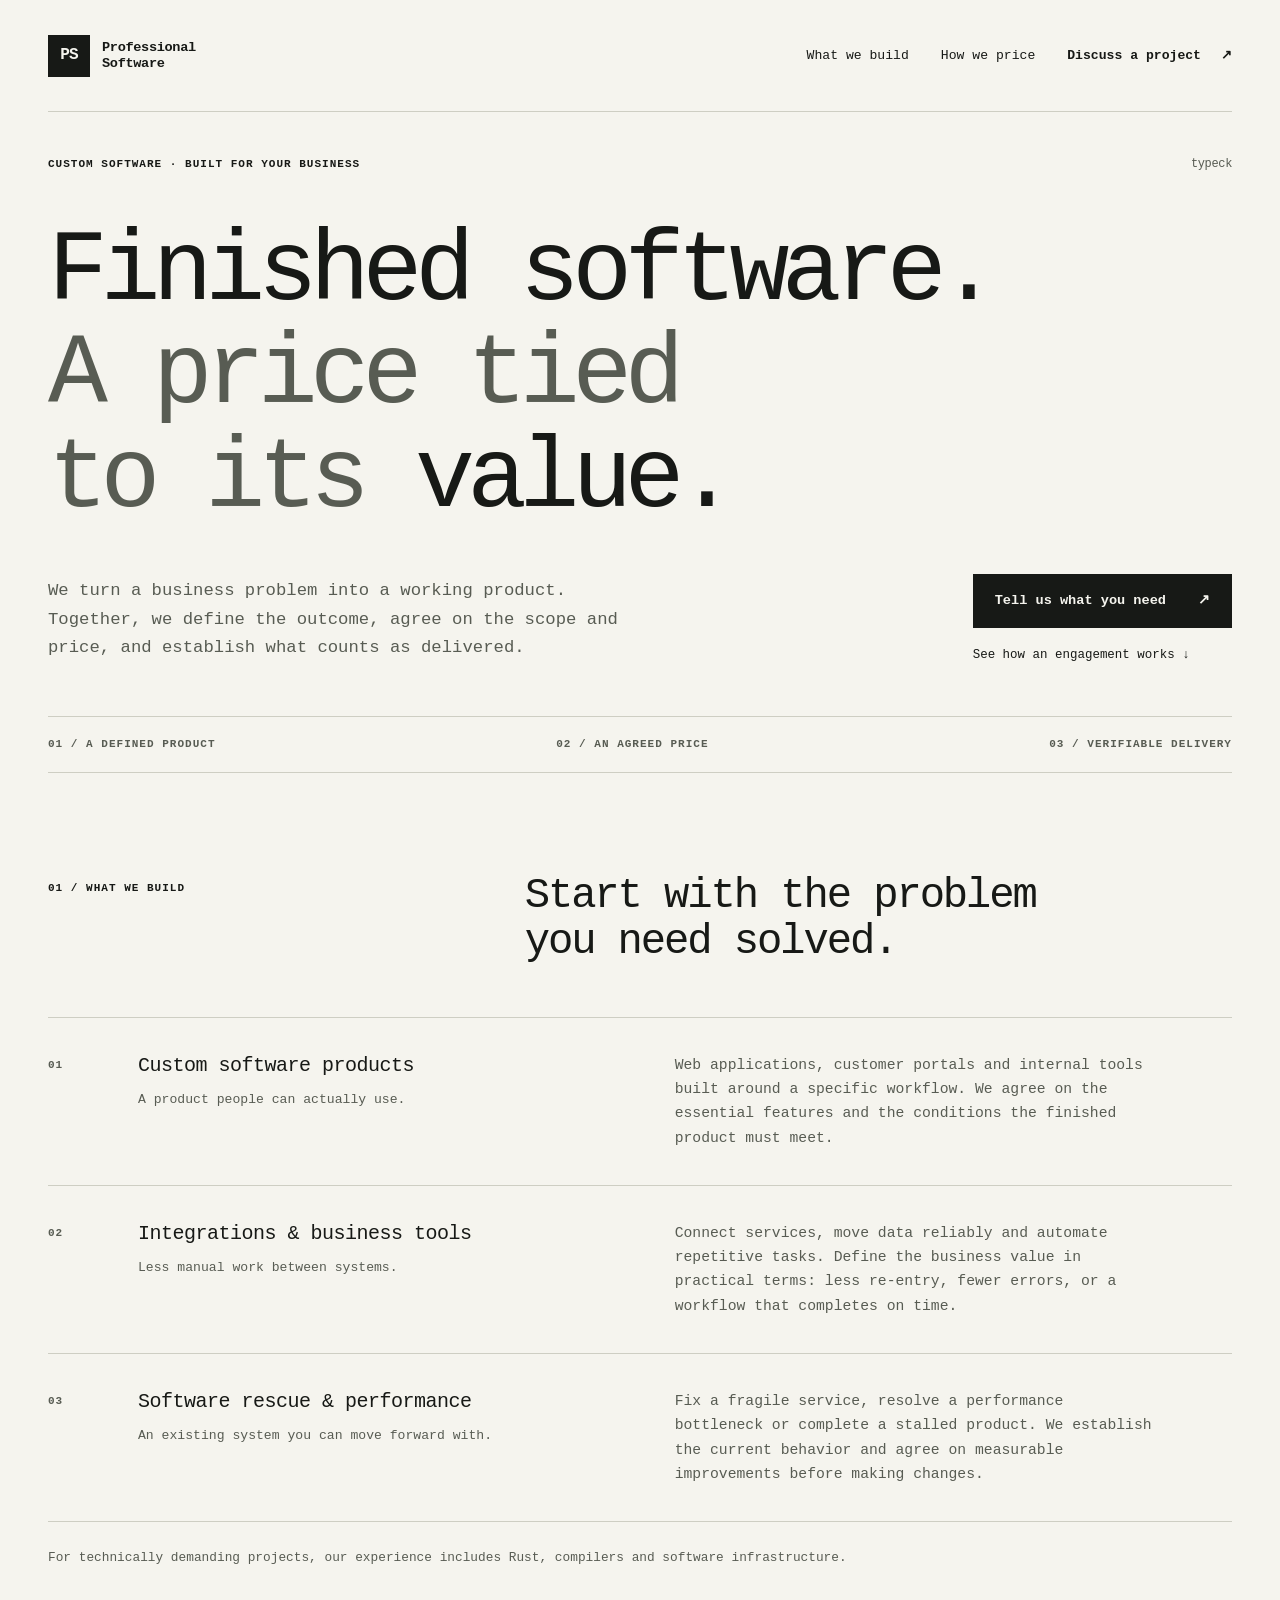
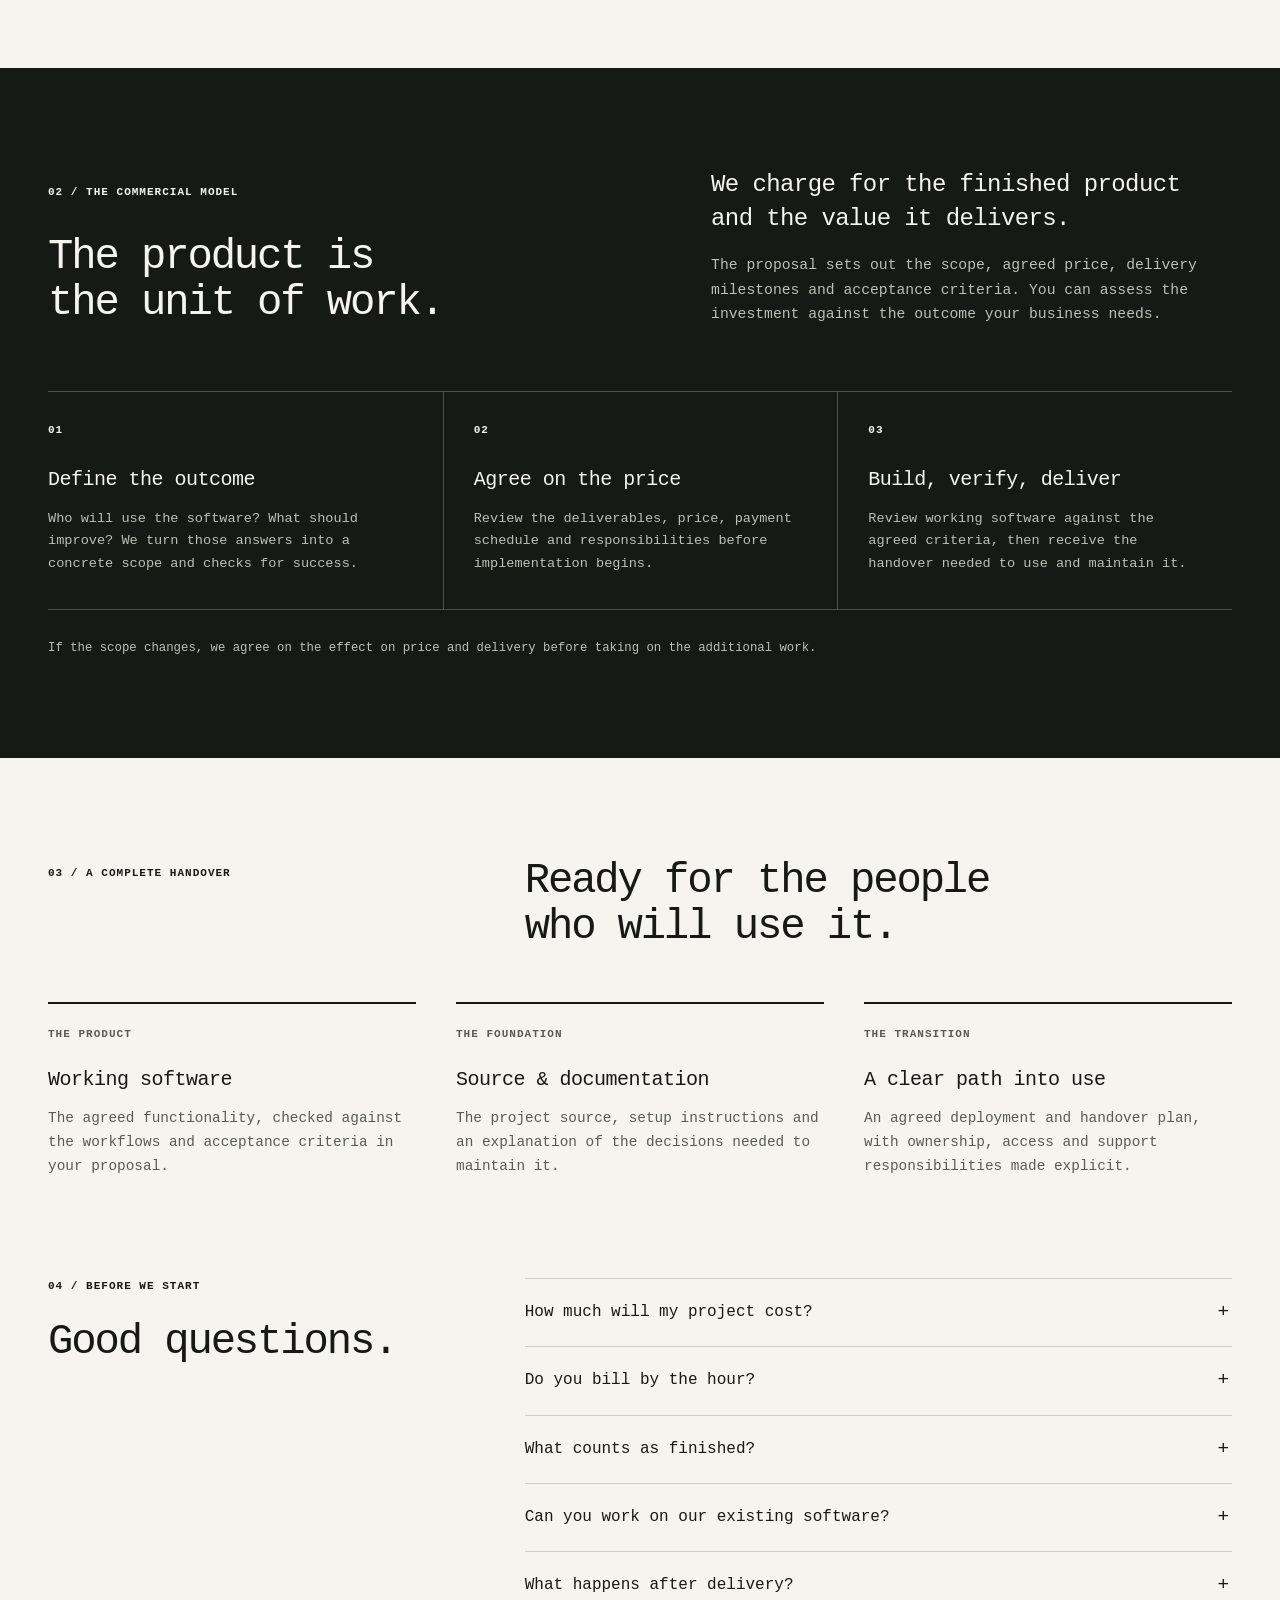
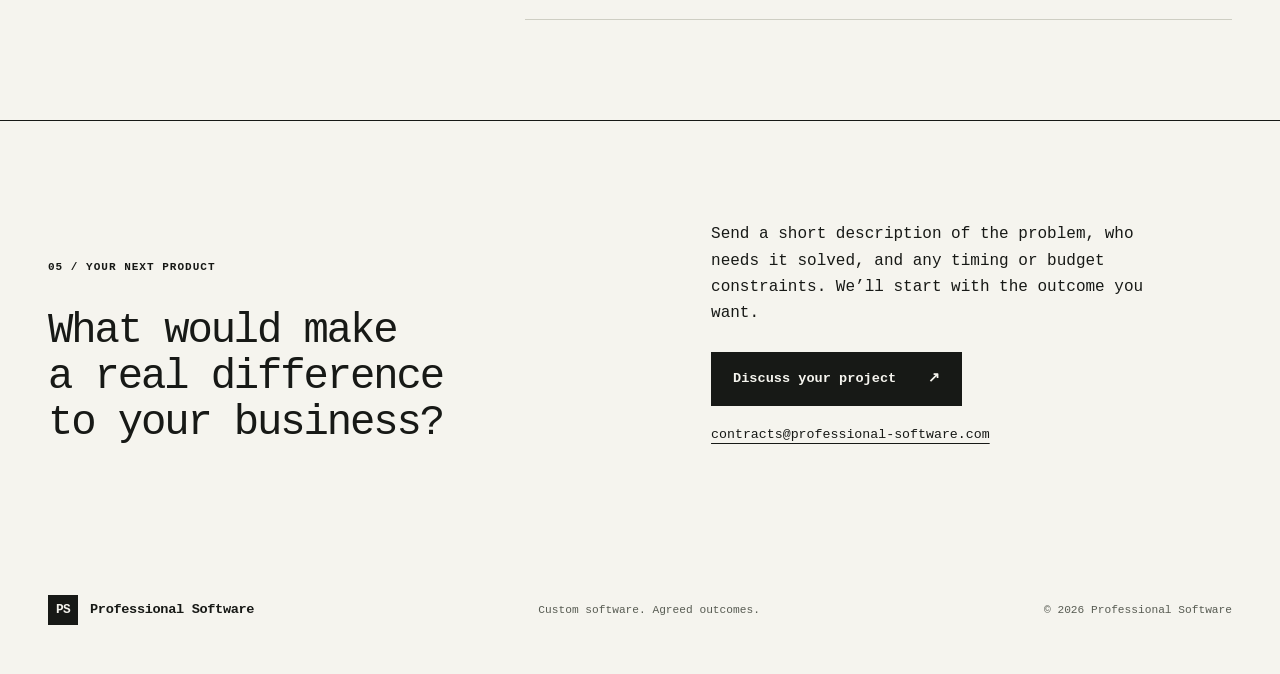
==== commit 8ee68616: "Use monospace typography and a subtle typeck detail" ====
--- a/index.html
+++ b/index.html
@@ -30,7 +30,7 @@
   </header>
   <main id="main">
     <section class="hero frame" aria-labelledby="hero-title">
-      <p class="eyebrow"><span class="status-dot" aria-hidden="true"></span> Custom software · Built for your business</p>
+      <div class="hero-eyebrow"><p class="eyebrow">Custom software · Built for your business</p><code class="signature">typeck</code></div>
       <h1 id="hero-title">Finished software.<br><span>A price tied<br class="desktop-break"> to its <em>value.</em></span></h1>
       <div class="hero-bottom"><p class="hero-description">We turn a business problem into a working product. Together, we define the outcome, agree on the scope and price, and establish what counts as delivered.</p><div class="hero-actions"><a class="button" href="#contact">Tell us what you need <span aria-hidden="true">↗</span></a><a class="text-link" href="#pricing">See how an engagement works <span aria-hidden="true">↓</span></a></div></div>
       <div class="hero-facts" aria-label="Engagement essentials"><span>01 / A defined product</span><span>02 / An agreed price</span><span>03 / Verifiable delivery</span></div>
--- a/styles.css
+++ b/styles.css
@@ -1,16 +1,16 @@
 @charset "UTF-8";
-:root{--ink:#171916;--paper:#f5f4ee;--accent:#daff66;--muted:#585c53;--line:#cecec3;--dark-line:#4b5144;--display:Arial,Helvetica,sans-serif;color-scheme:light}
+:root{--ink:#171916;--paper:#f5f4ee;--accent:#f5f4ee;--muted:#585c53;--line:#cecec3;--dark-line:#4b5144;--display:"SFMono-Regular",Consolas,"Liberation Mono",Menlo,monospace;color-scheme:light}
 *{box-sizing:border-box}
 html{scroll-behavior:smooth;scroll-padding-top:24px}
 body{margin:0;background:var(--paper);color:var(--ink);font:1rem/1.65 var(--display);-webkit-font-smoothing:antialiased}
-::selection{background:var(--accent);color:var(--ink)}
+::selection{background:var(--ink);color:var(--paper)}
 a{color:inherit;text-underline-offset:5px}
 a,summary{-webkit-tap-highlight-color:transparent}
-:focus-visible{outline:3px solid #417400;outline-offset:6px}
+:focus-visible{outline:3px solid var(--ink);outline-offset:6px}
 .pricing :focus-visible{outline-color:var(--accent)}
 h1,h2,h3,p{margin:0}
 h1,h2,h3{line-height:1.06}
-.frame{width:min(1240px,calc(100% - 96px));margin-inline:auto}
+.frame{width:min(1240px,calc(100% - 96px));margin-inline:auto}p,h2,h3{overflow-wrap:break-word}section [class$="grid"]>*{min-width:0}
 .skip-link{position:absolute;z-index:10;left:16px;top:-100px;background:var(--ink);color:white;padding:12px 20px}
 .skip-link:focus{top:16px}
 .nav{min-height:112px;display:flex;align-items:center;justify-content:space-between;gap:32px;border-bottom:1px solid var(--line)}
@@ -21,23 +21,24 @@
 nav a:hover,.text-link:hover,.email-link:hover{text-decoration:underline}
 .nav-contact{font-weight:700;gap:20px}
 .hero{padding-top:44px;padding-bottom:0}
-.eyebrow,.small-label,.hero-facts,.row-number,.step-number{font:600 .69rem/1.5 "Courier New",monospace;text-transform:uppercase;letter-spacing:.09em}
+.hero-eyebrow{display:flex;justify-content:space-between;align-items:center;gap:24px}
+.signature{font:400 .75rem/1 var(--display);color:var(--muted);letter-spacing:-.03em}
+h1>span{color:var(--muted)}
+h1 em{font:inherit;color:var(--ink)}
+.eyebrow,.small-label,.hero-facts,.row-number,.step-number{font:600 .69rem/1.5 var(--display);text-transform:uppercase;letter-spacing:.09em}
 .eyebrow{display:flex;align-items:center;gap:9px}
-.status-dot{height:8px;width:8px;border-radius:50%;background:#668f27}
-h1{font-size:clamp(3.4rem,7.8vw,7.1rem);font-weight:600;letter-spacing:-.065em;line-height:1.01;margin:48px 0 42px}
-h1>span{color:var(--muted)}
-h1 em{font-family:Georgia,"Times New Roman",serif;font-weight:400;color:var(--ink);letter-spacing:-.07em}
+h1{font-size:clamp(3.4rem,7.8vw,7.1rem);font-weight:500;letter-spacing:-.075em;line-height:1.04;margin:48px 0 42px}
 .hero-bottom{display:grid;grid-template-columns:1.2fr 1fr;gap:80px;align-items:center;margin-bottom:50px}
 .hero-description{max-width:590px;font-size:1.08rem;line-height:1.65;color:var(--muted)}
 .hero-actions{justify-self:end;display:flex;flex-direction:column;align-items:flex-start;gap:17px}
 .button{display:inline-flex;align-items:center;justify-content:space-between;gap:32px;min-height:54px;background:var(--ink);color:var(--paper);padding:16px 22px;text-decoration:none;font-size:.85rem;font-weight:700;transition:background .15s,color .15s}
-.button:hover{background:#39472c;color:white}
+.button:hover{background:#3a3c36;color:white}
 .text-link{font-size:.78rem;text-decoration:none}
 .hero-facts{display:flex;justify-content:space-between;border-block:1px solid var(--line);padding:19px 0;color:var(--muted);gap:20px}
 .section{padding-block:100px}
 .section-heading{display:grid;grid-template-columns:1fr 1.65fr;gap:48px;align-items:start;margin-bottom:52px}
 .section-heading .eyebrow{padding-top:7px}
-h2{font-size:clamp(2.2rem,4.2vw,3.9rem);font-weight:500;letter-spacing:-.05em;line-height:1.09}
+h2{font-size:clamp(1.8rem,3.3vw,3rem);font-weight:500;letter-spacing:-.05em;line-height:1.09}
 h3{font-size:1.25rem;font-weight:500;letter-spacing:-.025em;line-height:1.3}
 .service-list{border-top:1px solid var(--line)}
 .service-list article{display:grid;grid-template-columns:60px 1fr 1.1fr;gap:30px;padding:35px 0;border-bottom:1px solid var(--line)}
@@ -72,7 +73,7 @@
 summary::after{content:"+";position:absolute;right:3px;top:20px;font-size:1.2rem}
 details[open] summary::after{content:"−"}
 details p{font-size:.9rem;color:var(--muted);padding:0 28px 24px 0}
-.contact{background:var(--accent)}
+.contact{background:var(--accent);border-top:1px solid var(--ink)}
 .contact-grid{display:grid;grid-template-columns:1.1fr 1fr;gap:90px;align-items:end}
 .contact h2{margin-top:32px}
 .contact-detail p{font-size:1rem;max-width:440px;margin-bottom:25px}
@@ -82,5 +83,5 @@
 footer .monogram{width:30px;height:30px;font-size:.8rem}
 @media(min-width:1600px){.hero{padding-top:60px}h1{margin-block:60px}.hero-bottom{margin-bottom:65px}}
 @media(max-width:900px){.frame{width:calc(100% - 48px)}nav{gap:20px}.hero-bottom{gap:35px}.section{padding-block:76px}.section-heading,.faq{grid-template-columns:1fr 1.65fr;gap:25px}.pricing-top,.contact-grid{gap:40px}.service-list article{grid-template-columns:35px 1fr 1fr;gap:20px}.handover-grid{gap:24px}.faq{padding-top:0}footer p{display:none}}
-@media(max-width:620px){.frame{width:calc(100% - 40px)}.nav{min-height:86px;gap:14px}.brand{font-size:.75rem}.monogram{width:35px;height:35px}nav{gap:0}.nav-detail{display:none}.nav-contact{font-size:.72rem;gap:8px}.hero{padding-top:30px}.hero .eyebrow{font-size:.6rem}h1{font-size:clamp(2.55rem,9.1vw,3.5rem);margin:34px 0 28px;line-height:1.07}.desktop-break{display:none}.hero-bottom{grid-template-columns:1fr;gap:24px;margin-bottom:34px}.hero-description{font-size:.97rem}.hero-actions{justify-self:start;gap:16px}.hero-facts{flex-wrap:wrap;justify-content:flex-start;column-gap:23px;row-gap:8px;font-size:.59rem}.section{padding-block:58px}.section-heading,.pricing-top,.contact-grid,.faq{grid-template-columns:1fr;gap:25px}.section-heading{margin-bottom:32px}h2{font-size:2.3rem}.service-list article{grid-template-columns:27px 1fr;gap:10px 12px;padding-block:27px}.service-list article>p{grid-column:2;font-size:.87rem}.service-label{margin-top:8px}.pricing h2,.contact h2{margin-top:25px}.pricing-description>p:first-child{font-size:1.3rem}.process{grid-template-columns:1fr;margin-top:34px}.process li,.process li+li{padding:25px 0;border-left:0}.process li+li{border-top:1px solid var(--dark-line)}.step-number{margin-bottom:15px}.process h3{margin-bottom:12px}.process p{max-width:none}.handover-grid{grid-template-columns:1fr;gap:28px}.small-label{margin-bottom:15px}.handover-grid h3{margin-bottom:10px}.faq{padding-top:0;gap:32px}.faq h2{margin-top:20px}summary{font-size:.94rem}.contact-detail p{font-size:.94rem}footer{min-height:130px;align-items:flex-start;justify-content:center;flex-direction:column;gap:16px;padding-block:28px}}
+@media(max-width:620px){.frame{width:calc(100% - 40px)}.nav{min-height:86px;gap:14px}.brand{font-size:.65rem;gap:8px}.monogram{width:35px;height:35px}nav{gap:0}.nav-detail{display:none}.nav-contact{font-size:.64rem;gap:6px}.hero{padding-top:30px}.hero .eyebrow{font-size:.6rem}.hero-eyebrow{gap:12px}.signature{font-size:.65rem}.desktop-break{display:none}h1{font-size:clamp(2.2rem,8.5vw,3.3rem);line-height:1.1;margin:34px 0 28px}.hero-bottom{grid-template-columns:1fr;gap:24px;margin-bottom:34px}.hero-description{font-size:.97rem}.hero-actions{justify-self:start;gap:16px}.hero-facts{flex-wrap:wrap;justify-content:flex-start;column-gap:23px;row-gap:8px;font-size:.59rem}.section{padding-block:58px}.section-heading,.pricing-top,.contact-grid,.faq{grid-template-columns:1fr;gap:25px}.section-heading{margin-bottom:32px}h2{font-size:clamp(1.5rem,6vw,2rem)}.service-list article{grid-template-columns:27px 1fr;gap:10px 12px;padding-block:27px}.service-list article>p{grid-column:2;font-size:.87rem}.service-label{margin-top:8px}.pricing h2,.contact h2{margin-top:25px}.pricing-description>p:first-child{font-size:1.3rem}.process{grid-template-columns:1fr;margin-top:34px}.process li,.process li+li{padding:25px 0;border-left:0}.process li+li{border-top:1px solid var(--dark-line)}.step-number{margin-bottom:15px}.process h3{margin-bottom:12px}.process p{max-width:none}.handover-grid{grid-template-columns:1fr;gap:28px}.small-label{margin-bottom:15px}.handover-grid h3{margin-bottom:10px}.faq{padding-top:0;gap:32px}.faq h2{margin-top:20px}summary{font-size:.94rem}.contact-detail p{font-size:.94rem}footer{min-height:130px;align-items:flex-start;justify-content:center;flex-direction:column;gap:16px;padding-block:28px}}
 @media(prefers-reduced-motion:reduce){html{scroll-behavior:auto}.button{transition:none}}
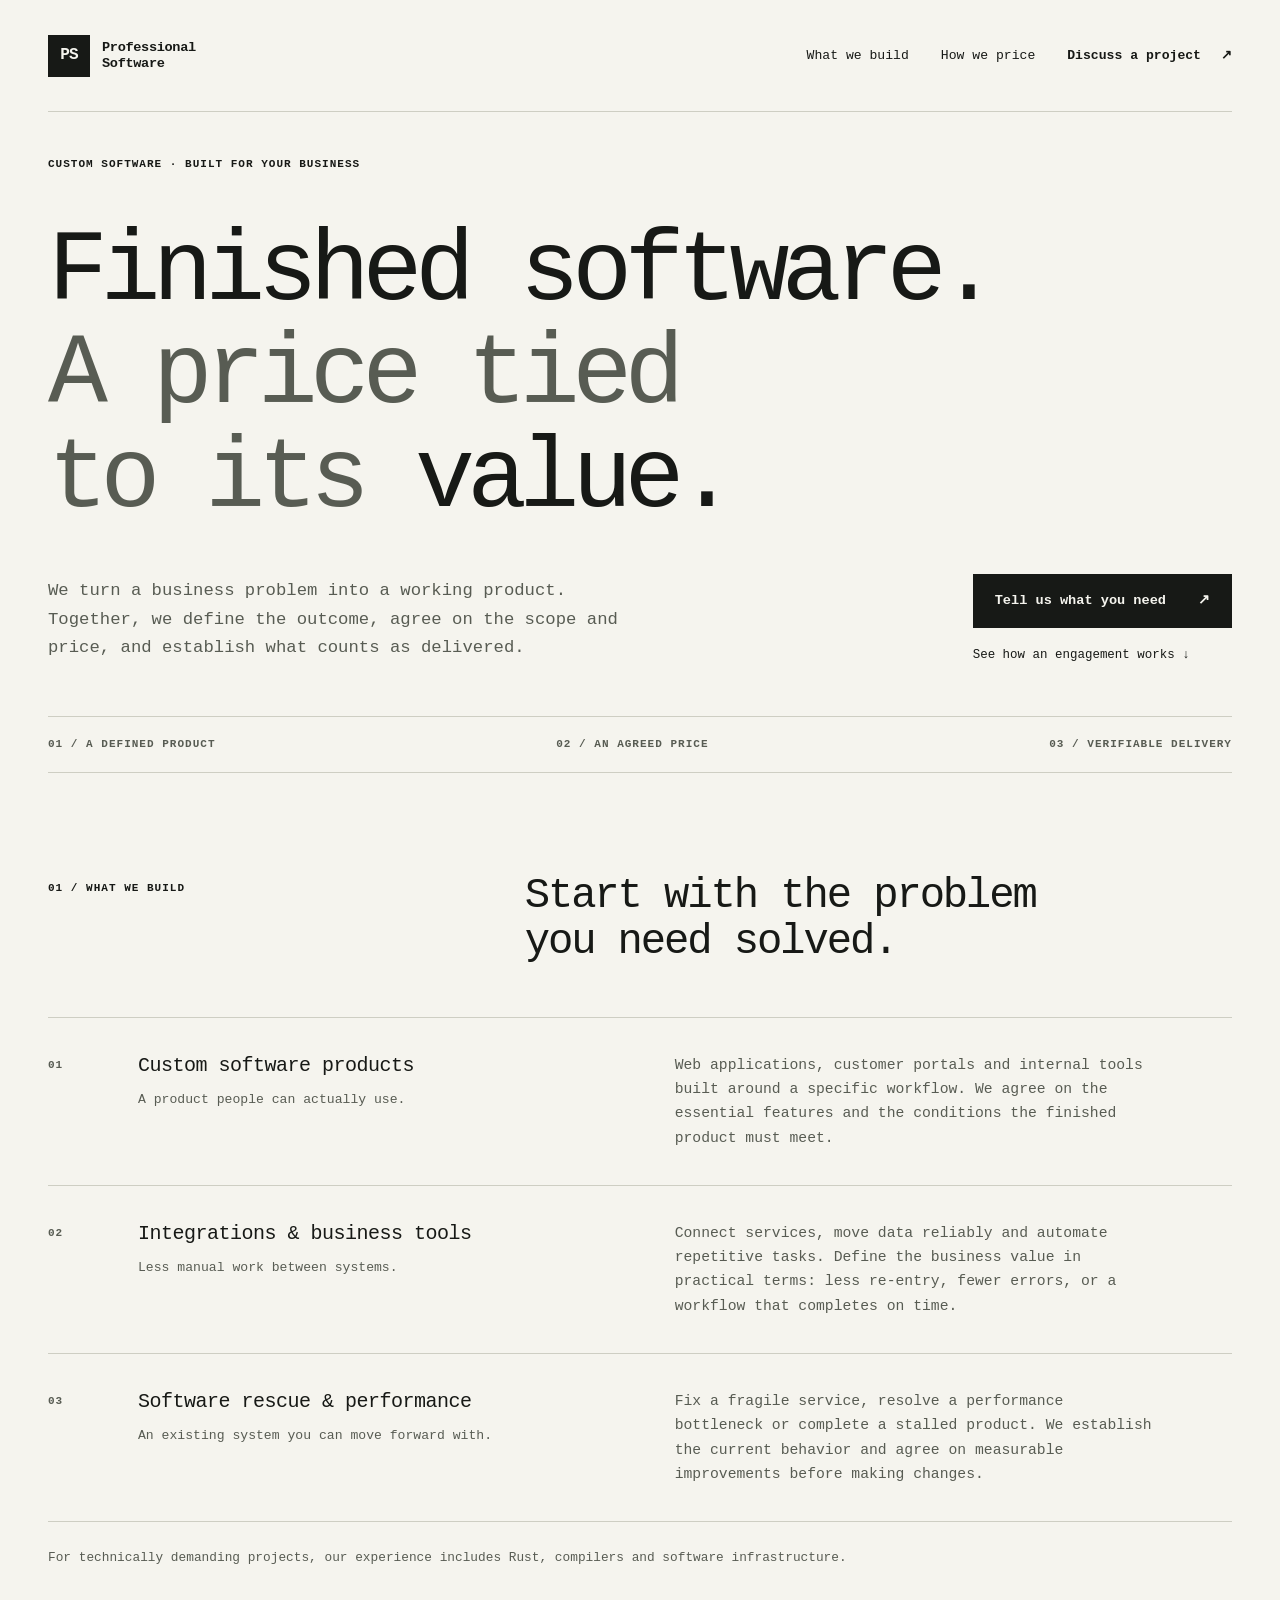
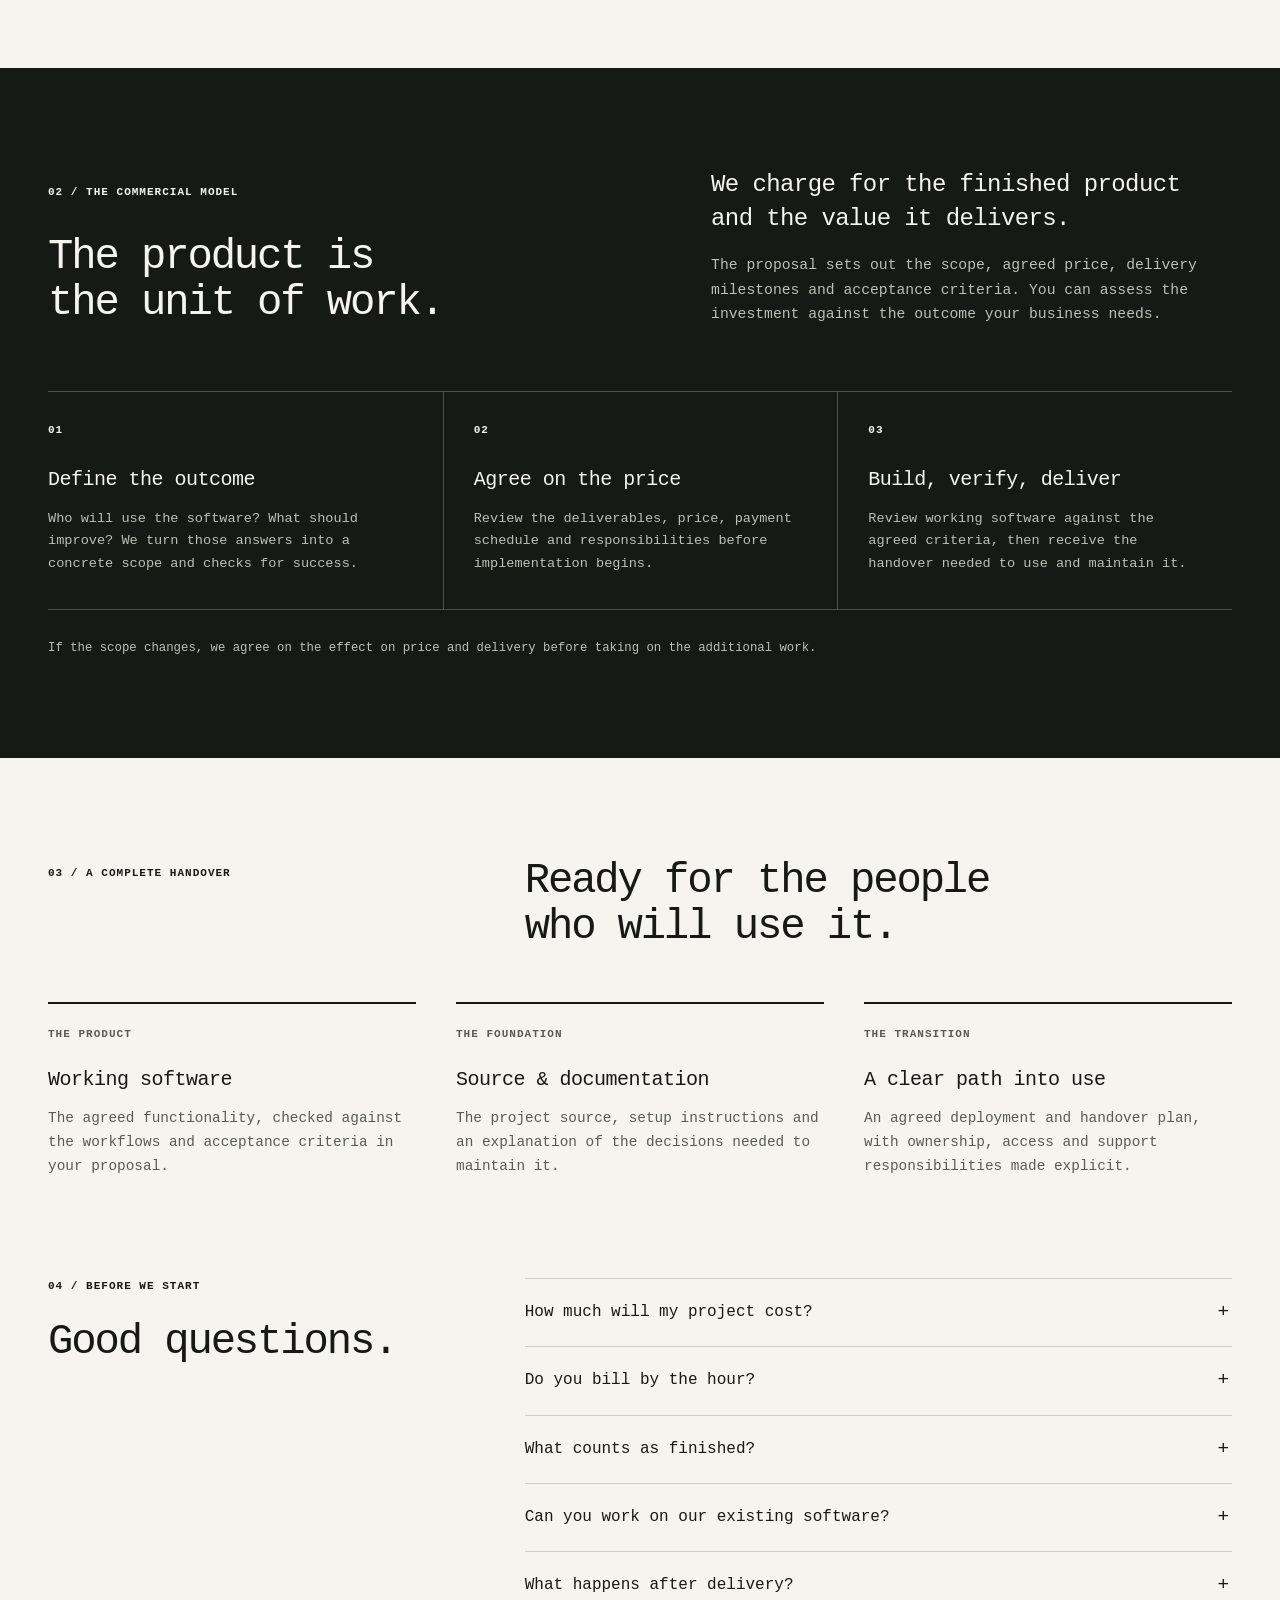
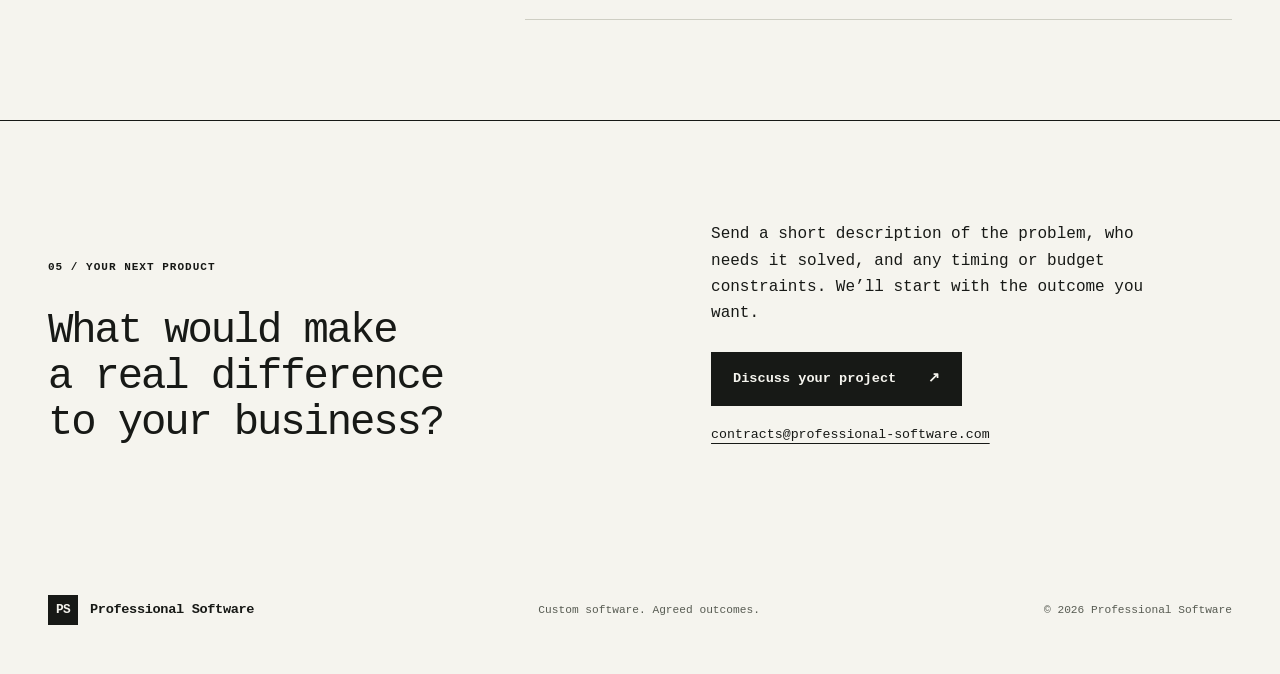
==== commit c2103fc2: "Remove decorative typeck label" ====
--- a/index.html
+++ b/index.html
@@ -30,7 +30,7 @@
   </header>
   <main id="main">
     <section class="hero frame" aria-labelledby="hero-title">
-      <div class="hero-eyebrow"><p class="eyebrow">Custom software · Built for your business</p><code class="signature">typeck</code></div>
+      <p class="eyebrow">Custom software · Built for your business</p>
       <h1 id="hero-title">Finished software.<br><span>A price tied<br class="desktop-break"> to its <em>value.</em></span></h1>
       <div class="hero-bottom"><p class="hero-description">We turn a business problem into a working product. Together, we define the outcome, agree on the scope and price, and establish what counts as delivered.</p><div class="hero-actions"><a class="button" href="#contact">Tell us what you need <span aria-hidden="true">↗</span></a><a class="text-link" href="#pricing">See how an engagement works <span aria-hidden="true">↓</span></a></div></div>
       <div class="hero-facts" aria-label="Engagement essentials"><span>01 / A defined product</span><span>02 / An agreed price</span><span>03 / Verifiable delivery</span></div>
--- a/styles.css
+++ b/styles.css
@@ -21,8 +21,6 @@
 nav a:hover,.text-link:hover,.email-link:hover{text-decoration:underline}
 .nav-contact{font-weight:700;gap:20px}
 .hero{padding-top:44px;padding-bottom:0}
-.hero-eyebrow{display:flex;justify-content:space-between;align-items:center;gap:24px}
-.signature{font:400 .75rem/1 var(--display);color:var(--muted);letter-spacing:-.03em}
 h1>span{color:var(--muted)}
 h1 em{font:inherit;color:var(--ink)}
 .eyebrow,.small-label,.hero-facts,.row-number,.step-number{font:600 .69rem/1.5 var(--display);text-transform:uppercase;letter-spacing:.09em}
@@ -83,5 +81,5 @@
 footer .monogram{width:30px;height:30px;font-size:.8rem}
 @media(min-width:1600px){.hero{padding-top:60px}h1{margin-block:60px}.hero-bottom{margin-bottom:65px}}
 @media(max-width:900px){.frame{width:calc(100% - 48px)}nav{gap:20px}.hero-bottom{gap:35px}.section{padding-block:76px}.section-heading,.faq{grid-template-columns:1fr 1.65fr;gap:25px}.pricing-top,.contact-grid{gap:40px}.service-list article{grid-template-columns:35px 1fr 1fr;gap:20px}.handover-grid{gap:24px}.faq{padding-top:0}footer p{display:none}}
-@media(max-width:620px){.frame{width:calc(100% - 40px)}.nav{min-height:86px;gap:14px}.brand{font-size:.65rem;gap:8px}.monogram{width:35px;height:35px}nav{gap:0}.nav-detail{display:none}.nav-contact{font-size:.64rem;gap:6px}.hero{padding-top:30px}.hero .eyebrow{font-size:.6rem}.hero-eyebrow{gap:12px}.signature{font-size:.65rem}.desktop-break{display:none}h1{font-size:clamp(2.2rem,8.5vw,3.3rem);line-height:1.1;margin:34px 0 28px}.hero-bottom{grid-template-columns:1fr;gap:24px;margin-bottom:34px}.hero-description{font-size:.97rem}.hero-actions{justify-self:start;gap:16px}.hero-facts{flex-wrap:wrap;justify-content:flex-start;column-gap:23px;row-gap:8px;font-size:.59rem}.section{padding-block:58px}.section-heading,.pricing-top,.contact-grid,.faq{grid-template-columns:1fr;gap:25px}.section-heading{margin-bottom:32px}h2{font-size:clamp(1.5rem,6vw,2rem)}.service-list article{grid-template-columns:27px 1fr;gap:10px 12px;padding-block:27px}.service-list article>p{grid-column:2;font-size:.87rem}.service-label{margin-top:8px}.pricing h2,.contact h2{margin-top:25px}.pricing-description>p:first-child{font-size:1.3rem}.process{grid-template-columns:1fr;margin-top:34px}.process li,.process li+li{padding:25px 0;border-left:0}.process li+li{border-top:1px solid var(--dark-line)}.step-number{margin-bottom:15px}.process h3{margin-bottom:12px}.process p{max-width:none}.handover-grid{grid-template-columns:1fr;gap:28px}.small-label{margin-bottom:15px}.handover-grid h3{margin-bottom:10px}.faq{padding-top:0;gap:32px}.faq h2{margin-top:20px}summary{font-size:.94rem}.contact-detail p{font-size:.94rem}footer{min-height:130px;align-items:flex-start;justify-content:center;flex-direction:column;gap:16px;padding-block:28px}}
+@media(max-width:620px){.frame{width:calc(100% - 40px)}.nav{min-height:86px;gap:14px}.brand{font-size:.65rem;gap:8px}.monogram{width:35px;height:35px}nav{gap:0}.nav-detail{display:none}.nav-contact{font-size:.64rem;gap:6px}.hero{padding-top:30px}.hero .eyebrow{font-size:.6rem}.desktop-break{display:none}h1{font-size:clamp(2.2rem,8.5vw,3.3rem);line-height:1.1;margin:34px 0 28px}.hero-bottom{grid-template-columns:1fr;gap:24px;margin-bottom:34px}.hero-description{font-size:.97rem}.hero-actions{justify-self:start;gap:16px}.hero-facts{flex-wrap:wrap;justify-content:flex-start;column-gap:23px;row-gap:8px;font-size:.59rem}.section{padding-block:58px}.section-heading,.pricing-top,.contact-grid,.faq{grid-template-columns:1fr;gap:25px}.section-heading{margin-bottom:32px}h2{font-size:clamp(1.5rem,6vw,2rem)}.service-list article{grid-template-columns:27px 1fr;gap:10px 12px;padding-block:27px}.service-list article>p{grid-column:2;font-size:.87rem}.service-label{margin-top:8px}.pricing h2,.contact h2{margin-top:25px}.pricing-description>p:first-child{font-size:1.3rem}.process{grid-template-columns:1fr;margin-top:34px}.process li,.process li+li{padding:25px 0;border-left:0}.process li+li{border-top:1px solid var(--dark-line)}.step-number{margin-bottom:15px}.process h3{margin-bottom:12px}.process p{max-width:none}.handover-grid{grid-template-columns:1fr;gap:28px}.small-label{margin-bottom:15px}.handover-grid h3{margin-bottom:10px}.faq{padding-top:0;gap:32px}.faq h2{margin-top:20px}summary{font-size:.94rem}.contact-detail p{font-size:.94rem}footer{min-height:130px;align-items:flex-start;justify-content:center;flex-direction:column;gap:16px;padding-block:28px}}
 @media(prefers-reduced-motion:reduce){html{scroll-behavior:auto}.button{transition:none}}
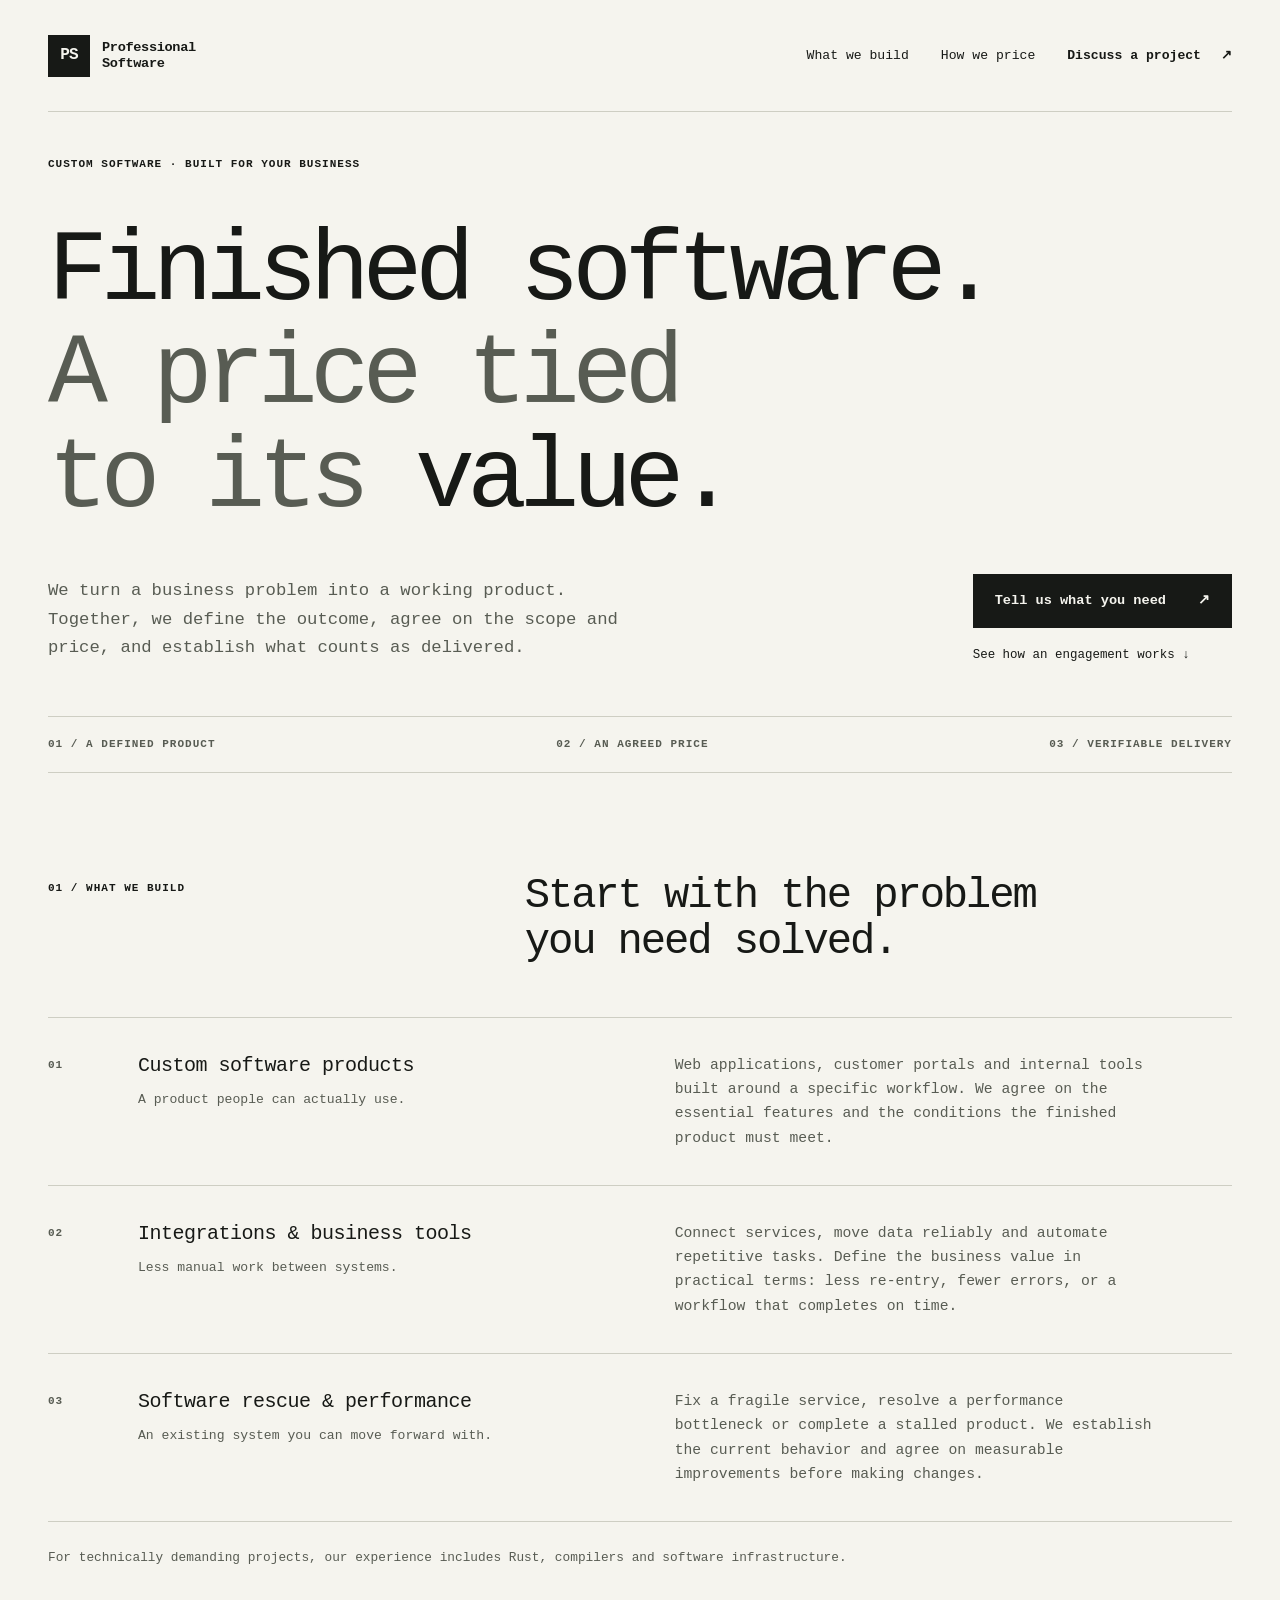
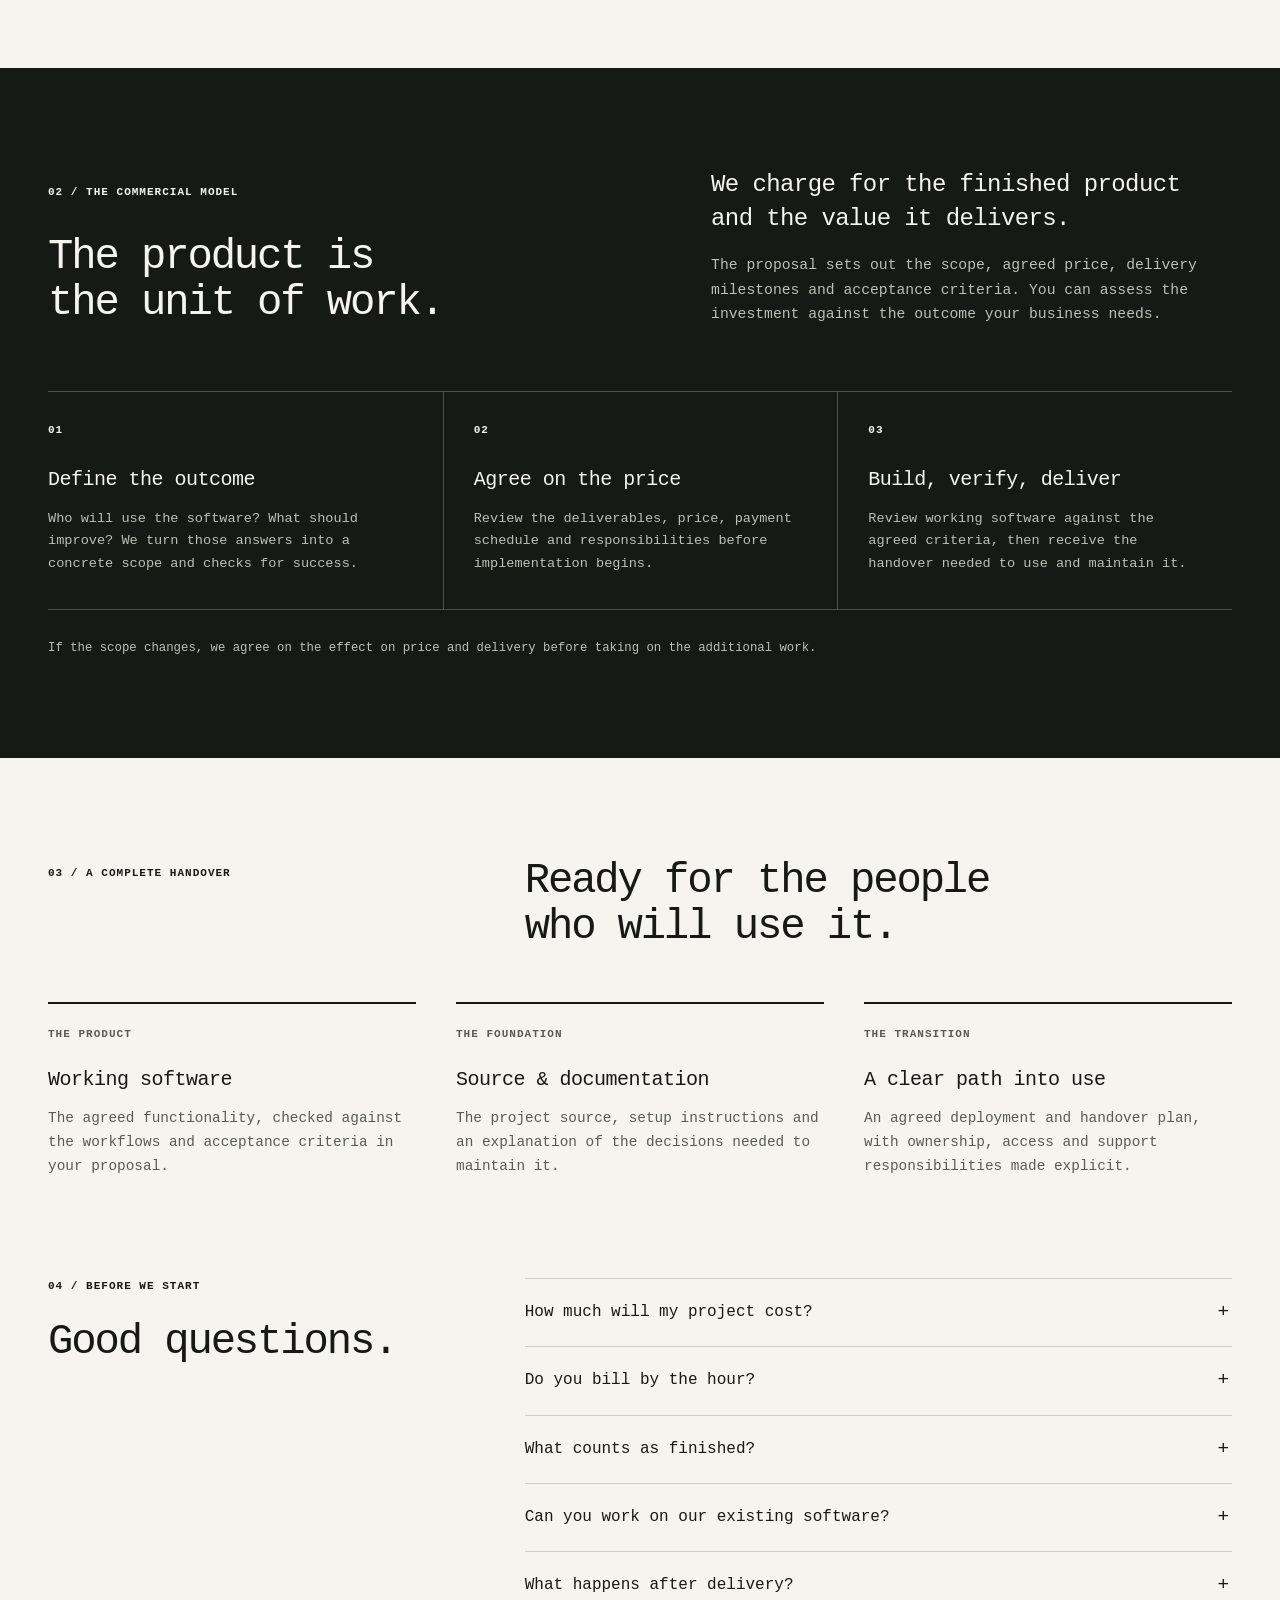
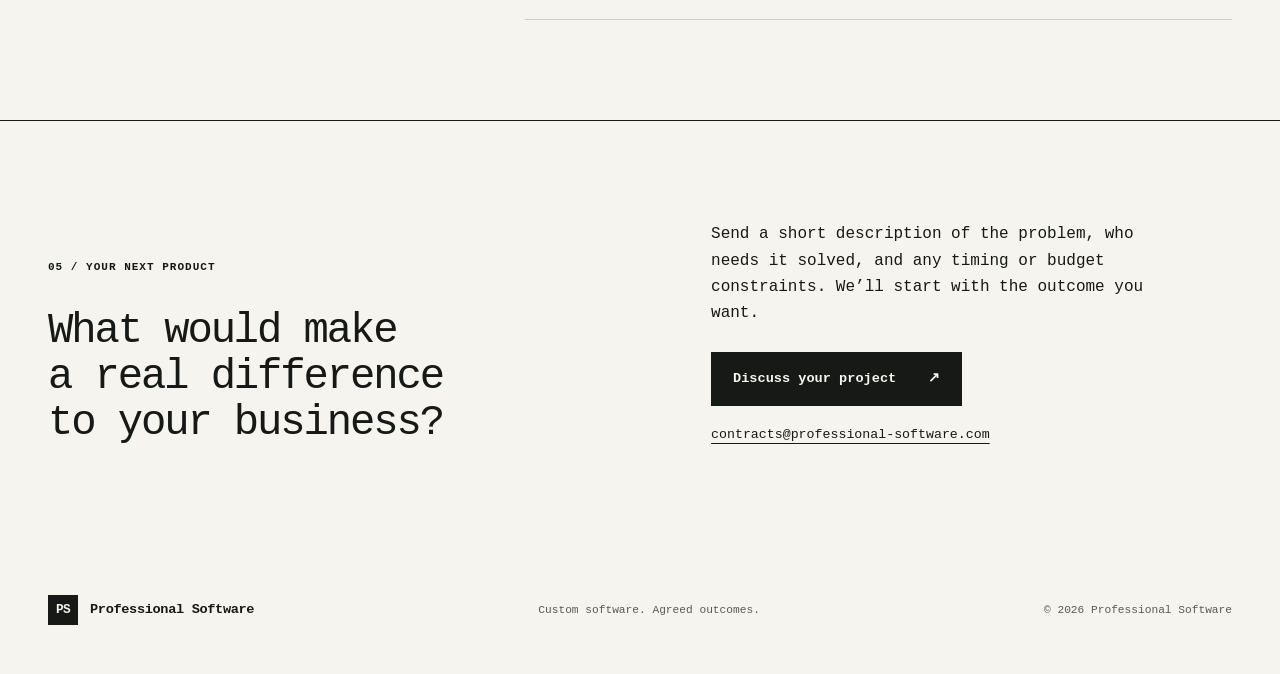
==== commit 06b732fb: "Render the footer year with a current-year component" ====
--- a/index.html
+++ b/index.html
@@ -9,6 +9,7 @@
   <link rel="canonical" href="https://professional-software.com/">
   <link rel="icon" href="/favicon.svg" type="image/svg+xml">
   <link rel="stylesheet" href="/styles.css">
+  <script src="/current-year.js" defer></script>
   <meta property="og:type" content="website">
   <meta property="og:locale" content="en_US">
   <meta property="og:site_name" content="Professional Software">
@@ -77,6 +78,6 @@
       <div class="frame contact-grid"><div><p class="eyebrow">05 / Your next product</p><h2 id="contact-title">What would make<br>a real difference<br>to your business?</h2></div><div class="contact-detail"><p>Send a short description of the problem, who needs it solved, and any timing or budget constraints. We’ll start with the outcome you want.</p><a class="button" href="mailto:contracts@professional-software.com?subject=Project%20enquiry">Discuss your project <span aria-hidden="true">↗</span></a><a class="email-link" href="mailto:contracts@professional-software.com">contracts@professional-software.com</a></div></div>
     </section>
   </main>
-  <footer class="frame"><a class="brand" href="/"><span class="monogram" aria-hidden="true">PS</span><span>Professional Software</span></a><p>Custom software. Agreed outcomes.</p><span>© 2026 Professional Software</span></footer>
+  <footer class="frame"><a class="brand" href="/"><span class="monogram" aria-hidden="true">PS</span><span>Professional Software</span></a><p>Custom software. Agreed outcomes.</p><span>© <current-year></current-year> Professional Software</span></footer>
 </body>
 </html>
